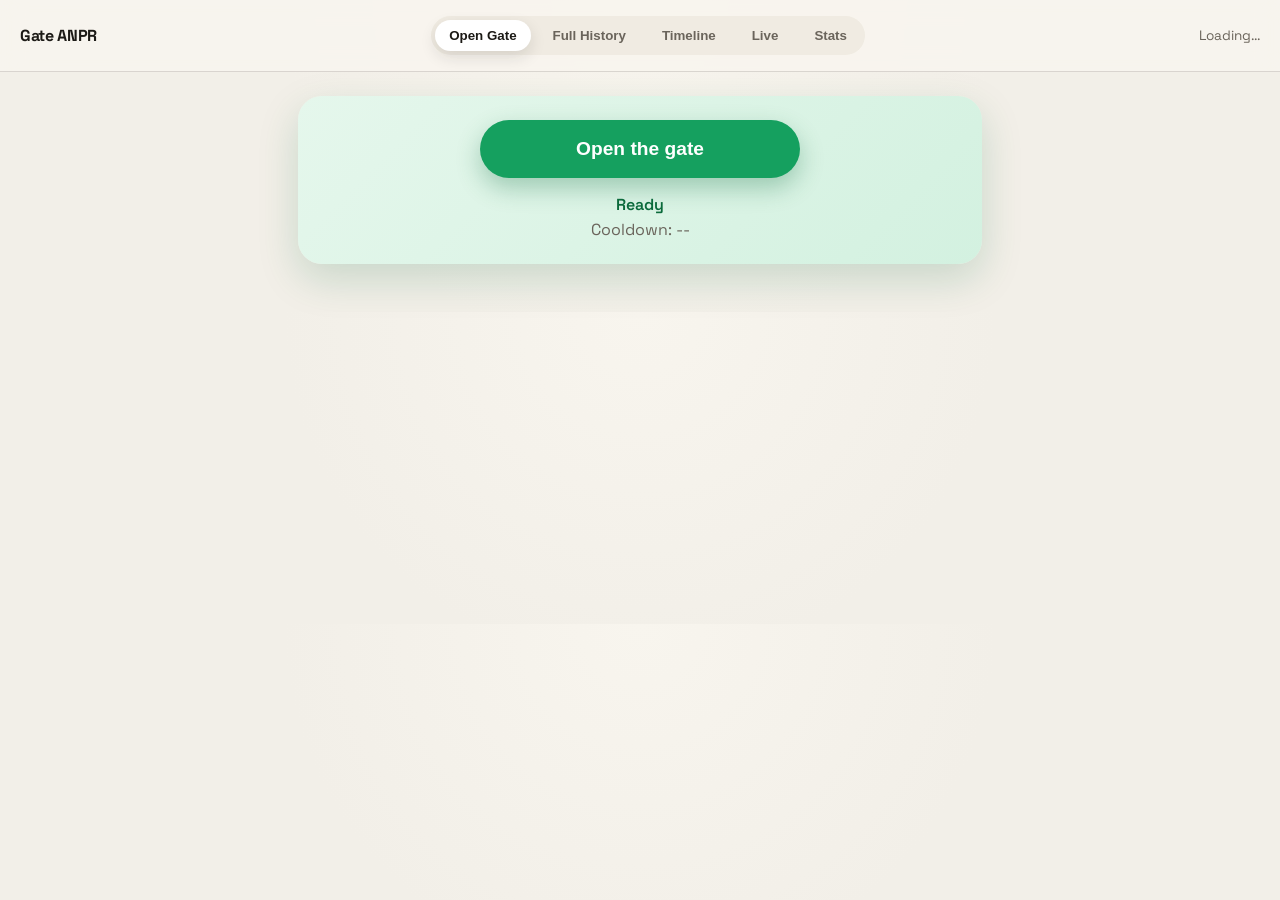
==== files/web/static/index.html @ 6469bca7 "Sanitize hw-processing-rtsp branch snapshot" ====
<!doctype html>
<html lang="en">
  <head>
    <meta charset="utf-8" />
    <meta name="viewport" content="width=device-width,initial-scale=1" />
    <title>Gate ANPR</title>
    <link rel="stylesheet" href="styles.css" />
  </head>
  <body class="main-page">
    <header class="topbar">
      <div class="brand">Gate ANPR</div>
      <nav class="tabs" role="tablist">
        <button class="tab active" data-tab="gate" role="tab" aria-selected="true">
          Open Gate
        </button>
        <button class="tab" data-tab="plates" role="tab" aria-selected="false">
          Full History
        </button>
        <button class="tab" data-tab="timeline" role="tab" aria-selected="false">
          Timeline
        </button>
        <button class="tab" data-tab="stream" role="tab" aria-selected="false">
          Live
        </button>
        <button class="tab" data-tab="stats" role="tab" aria-selected="false">
          Stats
        </button>
      </nav>
      <div class="status" id="status">Idle</div>
    </header>

    <main class="page">
      <section id="tab-gate" class="tab-panel active" role="tabpanel">
        <div class="hero-card">
          <button id="open-gate" class="gate-button">Open the gate</button>
          <div class="gate-meta">
            <div id="gate-status" class="gate-status">Ready</div>
            <div id="cooldown-status" class="gate-last">Cooldown: --</div>
          </div>
        </div>
      </section>

      <section id="tab-plates" class="tab-panel" role="tabpanel" aria-hidden="true">
        <div class="card">
          <div class="card-head">
            <h2>Latest capture</h2>
            <button id="latest-jump" class="btn btn-ghost">View in history</button>
          </div>
          <div id="latest-image" class="latest-image"></div>
          <div id="latest-event" class="latest-event"></div>
        </div>

        <div class="card">
          <div class="card-head">
            <h2>Full History</h2>
            <div class="filters">
              <button class="chip active" data-kind="recognised">Recognised</button>
              <button class="chip" data-kind="unmatched">Unmatched</button>
            </div>
          </div>
          <p class="legend">
            Recognised = allowlist match. Unmatched = capture with no allowlist hit.
            Events are grouped into 60s
            windows so a single vehicle shows together.
          </p>
          <div id="events-list" class="feed"></div>
          <div id="events-more" class="feed-status">Scroll for more</div>
        </div>
      </section>

      <section id="tab-stream" class="tab-panel" role="tabpanel" aria-hidden="true">
        <div class="card stream-card">
          <div class="card-head">
            <div>
              <h2>Live stream</h2>
              <div class="stream-status" id="stream-status">Waiting for source…</div>
              <div class="stream-health" id="stream-health">Health: --</div>
              <div class="stream-banner" id="stream-banner" hidden>Stream stale</div>
              <div class="stream-system" id="stream-system">System: --</div>
            </div>
            <div class="card-actions">
              <button id="stream-fullscreen" class="btn btn-secondary" type="button">
                Full screen
              </button>
            </div>
          </div>
          <div class="stream-frame" id="stream-frame">
            <div class="stream-fps" id="stream-fps">FPS: --</div>
            <div class="stream-lag" id="stream-lag">Lag: --</div>
          </div>
        </div>
      </section>

      <section id="tab-timeline" class="tab-panel" role="tabpanel" aria-hidden="true">
        <div class="card">
          <div class="card-head">
            <h2>Timeline</h2>
            <div class="filters">
              <button class="chip active" data-window="7d">Last 7 days</button>
              <button class="chip" data-window="30d">30 days</button>
              <button class="chip" data-window="all">Forever</button>
            </div>
          </div>
          <p class="legend">
            Recognised plates only, newest first. Compact view for quick scans.
          </p>
          <div id="timeline-list" class="timeline-list"></div>
          <div id="timeline-more" class="feed-status">Scroll for more</div>
        </div>
      </section>

      <section id="tab-stats" class="tab-panel" role="tabpanel" aria-hidden="true">
        <section class="card">
          <div class="card-head">
            <h2>Summary</h2>
            <div class="filters">
              <button class="chip active" data-window="24h">24h</button>
              <button class="chip" data-window="7d">7 days</button>
              <button class="chip" data-window="30d">30 days</button>
              <button class="chip" data-window="all">Forever</button>
            </div>
          </div>
          <div class="stat-grid">
            <div class="stat">
              <div class="stat-label">Total Events</div>
              <div id="stat-total" class="stat-value">--</div>
            </div>
            <div class="stat">
              <div class="stat-label">Recognised</div>
              <div id="stat-recognised" class="stat-value">--</div>
            </div>
            <div class="stat">
              <div class="stat-label">Unmatched</div>
              <div id="stat-unmatched" class="stat-value">--</div>
            </div>
            <div class="stat">
              <div class="stat-label">Allowlist Hit Rate</div>
              <div id="stat-hit-rate" class="stat-value">--</div>
            </div>
            <div class="stat">
              <div class="stat-label">Avg Processing</div>
              <div id="stat-processing" class="stat-value">--</div>
            </div>
          </div>
        </section>

        <section class="card">
          <div class="card-head">
            <h2>Insights</h2>
            <div id="insight-label" class="chart-label">Loading…</div>
          </div>
          <div class="insight-grid">
            <button class="insight" id="insight-top-plate-card" type="button">
              <div class="insight-title">Most popular reg</div>
              <div id="insight-top-plate" class="insight-value">--</div>
              <div id="insight-top-plate-meta" class="insight-sub">--</div>
            </button>
            <button class="insight" id="insight-top-unmatched-card" type="button">
              <div class="insight-title">Most common miss</div>
              <div id="insight-top-unmatched" class="insight-value">--</div>
              <div id="insight-top-unmatched-meta" class="insight-sub">--</div>
            </button>
            <button class="insight" id="insight-busiest-card" type="button">
              <div class="insight-title">Peak activity</div>
              <div id="insight-busiest" class="insight-value">--</div>
              <div id="insight-busiest-meta" class="insight-sub">--</div>
            </button>
            <div class="insight">
              <div class="insight-title">No-plate captures</div>
              <div id="insight-no-plate" class="insight-value">--</div>
              <div id="insight-no-plate-meta" class="insight-sub">--</div>
            </div>
          </div>
        </section>

        <section class="card">
          <div class="card-head">
            <h2>Activity</h2>
            <div id="chart-label" class="chart-label">Loading…</div>
          </div>
          <canvas id="stats-chart" height="220"></canvas>
        </section>
      </section>
    </main>

    <script src="app.js"></script>
  </body>
</html>
---- files/web/static/styles.css ----
@import url("https://fonts.googleapis.com/css2?family=Space+Grotesk:wght@400;500;600;700&display=swap");

:root {
  --bg: #f2efe8;
  --ink: #1c1a16;
  --muted: #6a645b;
  --accent: #15a05f;
  --accent-strong: #0b6a3b;
  --panel: #ffffff;
  --shadow: rgba(26, 22, 18, 0.12);
  --border: rgba(31, 27, 22, 0.14);
  --highlight: #d8f6e7;
}

* {
  box-sizing: border-box;
}

body {
  margin: 0;
  font-family: "Space Grotesk", sans-serif;
  background: radial-gradient(circle at top, #f8f5ee 0%, var(--bg) 50%);
  color: var(--ink);
}

.topbar {
  position: sticky;
  top: 0;
  z-index: 10;
  background: rgba(248, 245, 238, 0.92);
  backdrop-filter: blur(12px);
  border-bottom: 1px solid var(--border);
  padding: 16px 20px;
  display: flex;
  align-items: center;
  gap: 16px;
  justify-content: space-between;
}

.brand {
  font-weight: 700;
  letter-spacing: -0.02em;
}

.tabs {
  display: flex;
  gap: 8px;
  background: #f0ebe2;
  padding: 4px;
  border-radius: 999px;
}

.tab {
  border: none;
  background: transparent;
  padding: 8px 14px;
  border-radius: 999px;
  font-weight: 600;
  color: var(--muted);
  cursor: pointer;
  text-decoration: none;
  display: inline-flex;
  align-items: center;
}

.tab.active {
  background: var(--panel);
  color: var(--ink);
  box-shadow: 0 6px 16px var(--shadow);
}

.status {
  font-size: 0.85rem;
  color: var(--muted);
}

.page,
.admin {
  max-width: 720px;
  margin: 0 auto;
  padding: 24px 18px 48px;
  display: grid;
  gap: 20px;
}

.tab-panel {
  display: none;
  gap: 20px;
}

.tab-panel.active {
  display: grid;
}

.hero-card {
  background: linear-gradient(135deg, #e5f7ec 0%, #d3f1e0 100%);
  border-radius: 24px;
  padding: 24px;
  box-shadow: 0 15px 40px rgba(11, 106, 59, 0.18);
  display: grid;
  gap: 16px;
  justify-items: center;
  text-align: center;
}

.gate-button {
  width: min(100%, 320px);
  padding: 18px 24px;
  border-radius: 999px;
  border: none;
  background: var(--accent);
  color: #fff;
  font-size: 1.2rem;
  font-weight: 700;
  cursor: pointer;
  box-shadow: 0 10px 24px rgba(11, 106, 59, 0.3);
  transition: transform 0.2s ease, background 0.2s ease;
}

.gate-button:hover {
  transform: translateY(-1px);
  background: var(--accent-strong);
}

.gate-button:disabled {
  opacity: 0.7;
  cursor: wait;
  transform: none;
}

.gate-meta {
  display: grid;
  gap: 4px;
  color: var(--muted);
}

.gate-status {
  font-weight: 600;
  color: var(--accent-strong);
}

.card {
  background: var(--panel);
  border-radius: 20px;
  box-shadow: 0 12px 28px var(--shadow);
  padding: 18px;
  display: grid;
  gap: 16px;
}

.card-head {
  display: flex;
  justify-content: space-between;
  align-items: center;
  gap: 12px;
}

.card-head h1,
.card-head h2 {
  margin: 0;
  font-size: 1.2rem;
}

.card-actions {
  display: flex;
  gap: 8px;
  align-items: center;
}

.link {
  color: var(--accent-strong);
  text-decoration: none;
  font-weight: 600;
}

.filters {
  display: flex;
  gap: 8px;
  flex-wrap: wrap;
}

.chip {
  border: 1px solid var(--border);
  background: #fff;
  border-radius: 999px;
  padding: 6px 12px;
  font-weight: 600;
  cursor: pointer;
  color: var(--muted);
}

.chip.active {
  background: var(--accent);
  color: #fff;
  border-color: transparent;
}

.btn {
  background: var(--accent);
  color: #fff;
  border: none;
  padding: 10px 16px;
  border-radius: 999px;
  cursor: pointer;
  font-weight: 600;
  transition: transform 0.2s ease, background 0.2s ease;
}

.btn:hover {
  transform: translateY(-1px);
  background: var(--accent-strong);
}

.btn-secondary {
  background: #e7efe9;
  color: var(--accent-strong);
}

.btn-secondary:hover {
  background: #d7e6dd;
}

.btn-ghost {
  background: transparent;
  color: var(--muted);
}

.plates,
.feed,
.image-grid {
  display: flex;
  flex-direction: column;
  gap: 10px;
  overflow: auto;
}

.plate-row {
  display: grid;
  grid-template-columns: 1fr 1.3fr 1.5fr auto;
  gap: 8px;
  align-items: center;
}

.plate-input,
.owner-input,
select,
textarea {
  padding: 10px;
  border-radius: 10px;
  border: 1px solid var(--border);
  font-size: 0.95rem;
  font-family: inherit;
}

.plates-input {
  padding: 10px;
  border-radius: 10px;
  border: 1px solid var(--border);
  font-size: 0.95rem;
  font-family: inherit;
}

.legend {
  margin: 0 0 8px;
  font-size: 0.85rem;
  color: var(--muted);
}

.event-card {
  padding: 12px;
  border-radius: 16px;
  border: 1px solid var(--border);
  display: grid;
  gap: 10px;
  background: #fff;
  transition: transform 0.2s ease, box-shadow 0.2s ease;
}

.event-card.highlight {
  box-shadow: 0 0 0 2px rgba(21, 160, 95, 0.4);
  transform: translateY(-1px);
}

.event-meta {
  display: grid;
  gap: 4px;
}

.event-meta .meta {
  font-size: 0.8rem;
  color: var(--muted);
}

.event-meta .plate {
  font-weight: 600;
  font-size: 1.05rem;
}

.event-meta .owner {
  font-size: 0.9rem;
  color: var(--accent-strong);
}

.event-card.allowed {
  border-color: rgba(31, 111, 91, 0.4);
  background: rgba(31, 111, 91, 0.08);
}

.latest-image img {
  width: 100%;
  border-radius: 16px;
  border: 1px solid var(--border);
}

.latest-image {
  position: relative;
}

.badge {
  position: absolute;
  top: 12px;
  left: 12px;
  padding: 6px 10px;
  border-radius: 999px;
  background: rgba(21, 160, 95, 0.9);
  color: #fff;
  font-size: 0.75rem;
  font-weight: 600;
}

.latest-event {
  padding: 10px 12px;
  border-radius: 12px;
  background: var(--highlight);
  border: 1px solid rgba(21, 160, 95, 0.3);
}

.event-card img {
  width: 100%;
  height: auto;
  max-height: 360px;
  object-fit: contain;
  background: #111;
  border-radius: 12px;
  border: 1px solid var(--border);
}

.event-group {
  gap: 12px;
}

.event-summary {
  display: flex;
  flex-direction: column;
  gap: 8px;
}

.event-kinds {
  display: flex;
  gap: 8px;
  flex-wrap: wrap;
}

.kind-chip {
  padding: 4px 10px;
  border-radius: 999px;
  font-size: 0.75rem;
  font-weight: 600;
  background: #f1eee6;
  color: var(--muted);
}

.kind-chip.recognised {
  background: rgba(21, 160, 95, 0.15);
  color: var(--accent-strong);
}

.kind-chip.candidate {
  background: rgba(187, 120, 0, 0.16);
  color: #8a5a00;
}

.kind-chip.unmatched {
  background: rgba(186, 45, 45, 0.12);
  color: #8a2b2b;
}

.plate-lines {
  display: grid;
  gap: 8px;
}

.plate-line {
  display: grid;
  gap: 4px;
  padding: 10px 12px;
  border-radius: 12px;
  border: 1px solid var(--border);
  background: #faf7f1;
}

.plate-line .plate {
  font-weight: 600;
}

.plate-line.recognised {
  border-color: rgba(31, 111, 91, 0.35);
  background: rgba(31, 111, 91, 0.08);
}

.plate-line.candidate {
  border-color: rgba(187, 120, 0, 0.35);
  background: rgba(187, 120, 0, 0.08);
}

.plate-line.unmatched {
  border-color: rgba(186, 45, 45, 0.35);
  background: rgba(186, 45, 45, 0.06);
}

.group-header {
  display: grid;
  gap: 4px;
}

.group-header .plate {
  font-size: 1.1rem;
  font-weight: 700;
}

.group-header .meta {
  font-size: 0.85rem;
  color: var(--muted);
}

.alt-toggle {
  justify-self: start;
  background: transparent;
  border: 1px dashed var(--border);
  border-radius: 999px;
  padding: 6px 12px;
  font-size: 0.8rem;
  color: var(--muted);
  cursor: pointer;
}

.alt-plates {
  display: none;
  gap: 8px;
}

.alt-plates.open {
  display: grid;
}

.frame-strip {
  display: flex;
  gap: 8px;
  overflow-x: auto;
}

.frame-strip img {
  width: 96px;
  height: 54px;
  object-fit: cover;
  border-radius: 10px;
  border: 1px solid var(--border);
  cursor: pointer;
  opacity: 0.75;
}

.frame-strip img.active {
  opacity: 1;
  border-color: rgba(21, 160, 95, 0.6);
}

.frame-actions {
  display: flex;
  gap: 8px;
  align-items: center;
}

.frame-next {
  padding: 6px 12px;
  border-radius: 999px;
  border: 1px solid var(--border);
  background: #fff;
  color: var(--muted);
  cursor: pointer;
}

.plate-meta {
  font-size: 0.75rem;
  color: var(--muted);
}

.feed-status {
  text-align: center;
  font-size: 0.85rem;
  color: var(--muted);
}

.empty-state {
  padding: 18px;
  border-radius: 12px;
  border: 1px dashed var(--border);
  text-align: center;
  color: var(--muted);
  background: #faf7f1;
}

.stat-grid {
  display: grid;
  grid-template-columns: repeat(auto-fit, minmax(140px, 1fr));
  gap: 12px;
}

.stat {
  padding: 12px;
  border-radius: 12px;
  background: #f6f3ec;
  border: 1px solid var(--border);
}

.stat-label {
  font-size: 0.8rem;
  color: var(--muted);
}

.stat-value {
  font-size: 1.4rem;
  font-weight: 700;
}

.chart-label {
  font-size: 0.85rem;
  color: var(--muted);
}

.insight-grid {
  display: grid;
  grid-template-columns: repeat(auto-fit, minmax(160px, 1fr));
  gap: 12px;
}

.insight {
  border: none;
  text-align: left;
  cursor: default;
  padding: 14px;
  border-radius: 14px;
  background: #f9f6ef;
  border: 1px solid var(--border);
  display: grid;
  gap: 6px;
}

.insight-title {
  font-size: 0.8rem;
  color: var(--muted);
  text-transform: uppercase;
  letter-spacing: 0.04em;
}

.insight-value {
  font-size: 1.1rem;
  font-weight: 700;
}

.insight-sub {
  font-size: 0.8rem;
  color: var(--muted);
}

.insight:where(button) {
  cursor: pointer;
  transition: transform 0.2s ease, box-shadow 0.2s ease;
}

.insight:where(button):hover {
  transform: translateY(-1px);
  box-shadow: 0 10px 20px rgba(26, 22, 18, 0.12);
}

.insight:where(button):focus-visible {
  outline: 2px solid rgba(21, 160, 95, 0.35);
  outline-offset: 2px;
}

.stream-card {
  gap: 12px;
}

.stream-status {
  font-size: 0.9rem;
  color: var(--muted);
}

.stream-health {
  margin-top: 6px;
  display: inline-flex;
  align-items: center;
  gap: 6px;
  padding: 4px 10px;
  border-radius: 999px;
  font-size: 0.8rem;
  font-weight: 600;
  letter-spacing: 0.01em;
  background: rgba(10, 10, 10, 0.08);
  color: var(--muted);
}

.stream-health.ok {
  background: rgba(22, 145, 74, 0.12);
  color: #1a5a36;
}

.stream-health.warn {
  background: rgba(198, 124, 0, 0.12);
  color: #6e4a00;
}

.stream-health.bad {
  background: rgba(186, 40, 40, 0.12);
  color: #7a1e1e;
}

.stream-banner {
  margin-top: 8px;
  padding: 6px 12px;
  border-radius: 12px;
  font-size: 0.85rem;
  font-weight: 600;
  background: rgba(186, 40, 40, 0.12);
  color: #7a1e1e;
  display: inline-flex;
  align-items: center;
  gap: 6px;
}

.stream-banner[hidden] {
  display: none;
}

.stream-system {
  margin-top: 6px;
  font-size: 0.85rem;
  color: var(--muted);
}

.stream-frame {
  width: 100%;
  aspect-ratio: 16 / 9;
  border-radius: 16px;
  overflow: hidden;
  background: #1b1b1b;
  border: 1px solid var(--border);
  position: relative;
}

.stream-fps {
  position: absolute;
  top: 10px;
  right: 10px;
  padding: 4px 10px;
  border-radius: 999px;
  background: rgba(10, 10, 10, 0.7);
  color: #fff;
  font-size: 0.8rem;
  font-weight: 600;
  letter-spacing: 0.01em;
}

.stream-lag {
  position: absolute;
  bottom: 10px;
  right: 10px;
  padding: 4px 10px;
  border-radius: 999px;
  background: rgba(10, 10, 10, 0.7);
  color: #fff;
  font-size: 0.8rem;
  font-weight: 600;
  letter-spacing: 0.01em;
}

.stream-frame iframe,
.stream-frame img,
.stream-frame video {
  width: 100%;
  height: 100%;
  display: block;
  border: 0;
  object-fit: cover;
}

#stats-chart {
  display: block;
  width: 100%;
  height: auto;
}

.timeline-list {
  display: grid;
  gap: 8px;
}

.timeline-row {
  display: grid;
  grid-template-columns: 1.1fr 1fr auto;
  gap: 10px;
  align-items: center;
  padding: 10px 12px;
  border-radius: 12px;
  border: 1px solid var(--border);
  background: #fff;
}

.timeline-row .plate {
  font-weight: 600;
  letter-spacing: 0.04em;
}

.timeline-row .meta {
  font-size: 0.8rem;
  color: var(--muted);
}

.timeline-row .owner {
  font-size: 0.85rem;
  color: var(--accent-strong);
}

.timeline-row .confidence {
  font-size: 0.8rem;
  color: var(--muted);
}

@media (max-width: 720px) {
  .plate-row {
    grid-template-columns: 1fr;
  }
  .timeline-row {
    grid-template-columns: 1fr;
  }
  .topbar {
    display: grid;
    grid-template-columns: 1fr;
    justify-items: center;
    text-align: center;
  }
  .tabs {
    justify-content: center;
  }
  .topbar .link {
    display: inline-flex;
    align-items: center;
    justify-content: center;
    padding: 8px 14px;
    border-radius: 999px;
    background: #fff;
    border: 1px solid var(--border);
    box-shadow: 0 6px 16px var(--shadow);
  }
  .topbar .status {
    text-align: center;
  }
  .card-head {
    flex-direction: column;
    align-items: flex-start;
  }
}
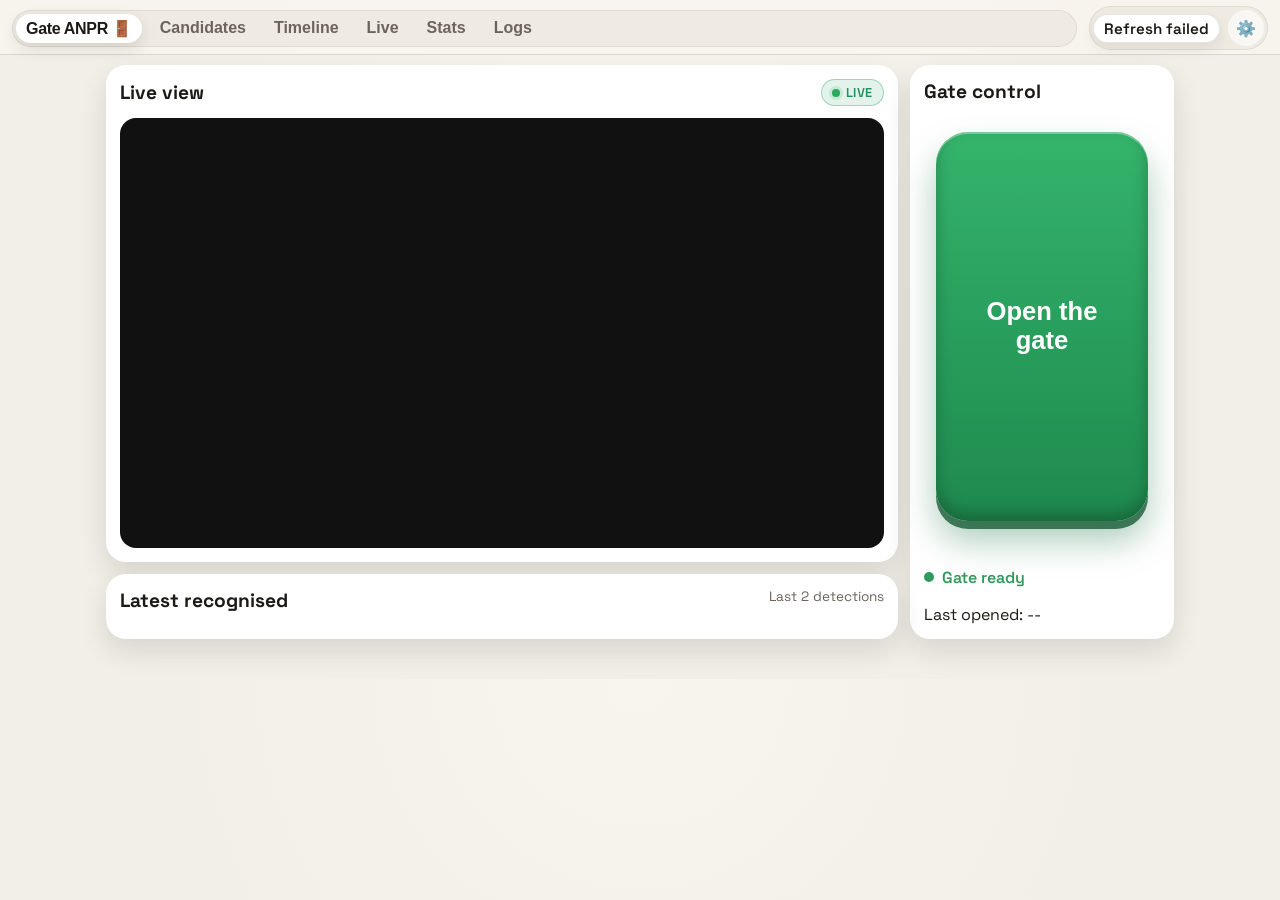
==== commit a7b8d5cf: "Initial public release" ====
--- a/files/web/static/index.html
+++ b/files/web/static/index.html
@@ -3,44 +3,85 @@
   <head>
     <meta charset="utf-8" />
     <meta name="viewport" content="width=device-width,initial-scale=1" />
+    <meta name="apple-mobile-web-app-capable" content="yes" />
+    <meta name="apple-mobile-web-app-status-bar-style" content="black-translucent" />
+    <meta name="apple-mobile-web-app-title" content="Gate ANPR" />
+    <meta name="gate-api-secret" content="__GATE_API_SHARED_SECRET__" />
+    <link rel="apple-touch-icon" href="/static/icons/icon-192.png" />
+    <link rel="manifest" href="/static/manifest.json" />
     <title>Gate ANPR</title>
     <link rel="stylesheet" href="styles.css" />
   </head>
   <body class="main-page">
     <header class="topbar">
-      <div class="brand">Gate ANPR</div>
-      <nav class="tabs" role="tablist">
-        <button class="tab active" data-tab="gate" role="tab" aria-selected="true">
-          Open Gate
+      <div class="topbar-left">
+        <button class="brand tab brand-tab" data-tab="home" aria-label="Gate ANPR home">
+          Gate ANPR 🚪
         </button>
-        <button class="tab" data-tab="plates" role="tab" aria-selected="false">
-          Full History
-        </button>
-        <button class="tab" data-tab="timeline" role="tab" aria-selected="false">
-          Timeline
-        </button>
-        <button class="tab" data-tab="stream" role="tab" aria-selected="false">
-          Live
-        </button>
-        <button class="tab" data-tab="stats" role="tab" aria-selected="false">
-          Stats
-        </button>
-      </nav>
-      <div class="status" id="status">Idle</div>
+        <nav class="tabs" role="tablist">
+          <button class="tab" data-tab="candidates" role="tab" aria-selected="false">
+            Candidates
+          </button>
+          <button class="tab" data-tab="timeline" role="tab" aria-selected="false">
+            Timeline
+          </button>
+          <button class="tab" data-tab="stream" role="tab" aria-selected="false">
+            Live
+          </button>
+          <button class="tab" data-tab="stats" role="tab" aria-selected="false">
+            Stats
+          </button>
+          <button class="tab" data-tab="logs" role="tab" aria-selected="false">
+            Logs
+          </button>
+        </nav>
+      </div>
+      <div class="topbar-right">
+        <div class="status status-chip" id="status">Idle</div>
+        <a class="admin-link" href="/admin" aria-label="Admin settings" title="Admin settings">
+          ⚙️
+        </a>
+      </div>
     </header>
 
     <main class="page">
-      <section id="tab-gate" class="tab-panel active" role="tabpanel">
-        <div class="hero-card">
-          <button id="open-gate" class="gate-button">Open the gate</button>
-          <div class="gate-meta">
-            <div id="gate-status" class="gate-status">Ready</div>
-            <div id="cooldown-status" class="gate-last">Cooldown: --</div>
-          </div>
-        </div>
-      </section>
-
-      <section id="tab-plates" class="tab-panel" role="tabpanel" aria-hidden="true">
+      <section id="tab-home" class="tab-panel active" role="tabpanel" aria-hidden="false">
+        <div class="tablet-grid">
+          <div class="card tablet-stream">
+            <div class="card-head">
+              <h2>Live view</h2>
+              <div class="stream-head-right">
+                <div class="live-badge" aria-live="polite">
+                  <span class="dot dot-live"></span>
+                  Live
+                </div>
+              </div>
+            </div>
+            <div class="tablet-stream-frame" id="tablet-stream-frame"></div>
+          </div>
+
+          <div class="card tablet-gate">
+            <div class="card-head">
+              <h2>Gate control</h2>
+            </div>
+            <button id="open-gate-tablet" class="gate-button">Open the gate</button>
+            <div id="tablet-gate-status" class="gate-status gate-status--ready">
+              Gate ready
+            </div>
+            <div id="tablet-cooldown" class="gate-last">Opening the gate: --</div>
+          </div>
+
+          <div class="card tablet-timeline">
+            <div class="card-head">
+              <h2>Latest recognised</h2>
+              <div class="legend">Last 2 detections</div>
+            </div>
+            <div id="tablet-timeline-list" class="tablet-timeline-list"></div>
+          </div>
+        </div>
+      </section>
+
+      <section id="tab-candidates" class="tab-panel" role="tabpanel" aria-hidden="true">
         <div class="card">
           <div class="card-head">
             <h2>Latest capture</h2>
@@ -96,16 +137,21 @@
           <div class="card-head">
             <h2>Timeline</h2>
             <div class="filters">
-              <button class="chip active" data-window="7d">Last 7 days</button>
-              <button class="chip" data-window="30d">30 days</button>
+              <button class="chip" data-window="7d">Last 7 days</button>
+              <button class="chip active" data-window="30d">30 days</button>
               <button class="chip" data-window="all">Forever</button>
             </div>
           </div>
           <p class="legend">
-            Recognised plates only, newest first. Compact view for quick scans.
+            Combined audit log of actual gate opens from ANPR and manual actions.
           </p>
           <div id="timeline-list" class="timeline-list"></div>
           <div id="timeline-more" class="feed-status">Scroll for more</div>
+          <div class="timeline-pagination">
+            <button id="timeline-prev" class="btn btn-secondary" type="button">Previous</button>
+            <div id="timeline-page-info" class="legend">Page 1</div>
+            <button id="timeline-next" class="btn btn-secondary" type="button">Next</button>
+          </div>
         </div>
       </section>
 
@@ -140,6 +186,19 @@
             <div class="stat">
               <div class="stat-label">Avg Processing</div>
               <div id="stat-processing" class="stat-value">--</div>
+            </div>
+            <div class="stat">
+              <div class="stat-label">Gate Opens</div>
+              <div id="stat-gate-opens" class="stat-value">--</div>
+            </div>
+            <div class="stat">
+              <div class="stat-label">Manual Opens</div>
+              <div id="stat-manual-opens" class="stat-value">--</div>
+            </div>
+            <div class="stat stat-donut">
+              <div class="stat-label">Recognised vs Unmatched</div>
+              <div id="stats-donut" class="donut"></div>
+              <div id="stats-donut-legend" class="donut-legend">--</div>
             </div>
           </div>
         </section>
@@ -170,6 +229,62 @@
               <div id="insight-no-plate" class="insight-value">--</div>
               <div id="insight-no-plate-meta" class="insight-sub">--</div>
             </div>
+            <div class="insight">
+              <div class="insight-title">Top manual IP</div>
+              <div id="insight-top-manual-ip" class="insight-value">--</div>
+              <div id="insight-top-manual-ip-meta" class="insight-sub">--</div>
+            </div>
+            <div class="insight">
+              <div class="insight-title">Last gate open</div>
+              <div id="insight-last-open" class="insight-value">--</div>
+              <div id="insight-last-open-meta" class="insight-sub">--</div>
+            </div>
+          </div>
+        </section>
+
+        <section class="card">
+          <div class="card-head">
+            <h2>System health</h2>
+            <div class="chart-label">Live Pi and maintenance status.</div>
+          </div>
+          <div class="insight-grid">
+            <div class="insight">
+              <div class="insight-title">Disk free</div>
+              <div id="health-disk-free" class="insight-value">--</div>
+              <div id="health-disk-meta" class="insight-sub">--</div>
+            </div>
+            <div class="insight">
+              <div class="insight-title">CPU temp</div>
+              <div id="health-temp" class="insight-value">--</div>
+              <div id="health-temp-meta" class="insight-sub">--</div>
+            </div>
+            <div class="insight">
+              <div class="insight-title">Maintenance</div>
+              <div id="health-maintenance" class="insight-value">--</div>
+              <div id="health-maintenance-meta" class="insight-sub">--</div>
+            </div>
+            <div class="insight">
+              <div class="insight-title">Failed units</div>
+              <div id="health-failures" class="insight-value">--</div>
+              <div id="health-failures-meta" class="insight-sub">--</div>
+            </div>
+          </div>
+        </section>
+
+        <section class="card">
+          <div class="card-head">
+            <h2>Plate word cloud</h2>
+            <div class="chart-label">Most seen plates in this window.</div>
+          </div>
+          <div class="cloud-grid">
+            <div>
+              <h3>Recognised</h3>
+              <div id="cloud-recognised" class="word-cloud"></div>
+            </div>
+            <div>
+              <h3>Unmatched</h3>
+              <div id="cloud-unmatched" class="word-cloud"></div>
+            </div>
           </div>
         </section>
 
@@ -181,7 +296,68 @@
           <canvas id="stats-chart" height="220"></canvas>
         </section>
       </section>
+
+      <section id="tab-logs" class="tab-panel" role="tabpanel" aria-hidden="true">
+        <div class="card logs-card">
+          <div class="card-head">
+            <h2>Service logs</h2>
+            <div class="log-controls">
+              <label class="log-control">
+                <span>Service</span>
+                <select id="logs-service">
+                  <option value="gate_anpr">Gate ANPR worker</option>
+                  <option value="alprd">ALPR daemon</option>
+                  <option value="web">Web UI service</option>
+                  <option value="stream_jpeg">Web UI stream (JPEG)</option>
+                  <option value="stream_watchdog">Stream watchdog (service)</option>
+                  <option value="stream_watchdog_timer">Stream watchdog (timer)</option>
+                  <option value="beanstalkd">Beanstalkd queue</option>
+                  <option value="system">System warnings</option>
+                  <option value="app_log">App log file</option>
+                </select>
+              </label>
+              <label class="log-control">
+                <span>Range</span>
+                <select id="logs-range">
+                  <option value="15m">Last 15 mins</option>
+                  <option value="1h" selected>Last hour</option>
+                  <option value="6h">Last 6 hours</option>
+                  <option value="24h">Last day</option>
+                  <option value="7d">Last 7 days</option>
+                  <option value="30d">Last 30 days</option>
+                </select>
+              </label>
+              <label class="log-control">
+                <span>Filter</span>
+                <input id="logs-filter" type="text" placeholder="error, rtsp, timeout" />
+              </label>
+              <label class="log-toggle">
+                <input id="logs-warn-only" type="checkbox" />
+                <span>Warnings only</span>
+              </label>
+              <label class="log-toggle">
+                <input id="logs-hide-access" type="checkbox" checked />
+                <span>Hide access logs</span>
+              </label>
+              <label class="log-toggle">
+                <input id="logs-hide-deprecations" type="checkbox" checked />
+                <span>Hide deprecations</span>
+              </label>
+              <label class="log-toggle">
+                <input id="logs-wrap" type="checkbox" checked />
+                <span>Wrap lines</span>
+              </label>
+              <button id="logs-refresh" class="btn btn-secondary" type="button">
+                Refresh
+              </button>
+            </div>
+          </div>
+          <div class="log-status" id="logs-status">Waiting for selection…</div>
+          <div id="logs-output" class="log-output wrap"></div>
+        </div>
+      </section>
     </main>
+
 
     <script src="app.js"></script>
   </body>
--- a/files/web/static/styles.css
+++ b/files/web/static/styles.css
@@ -1,4 +1,13 @@
-@import url("https://fonts.googleapis.com/css2?family=Space+Grotesk:wght@400;500;600;700&display=swap");
+@font-face {
+  font-family: "Space Grotesk";
+  font-style: normal;
+  font-weight: 400 700;
+  font-display: swap;
+  src: url("fonts/space-grotesk.woff2") format("woff2");
+  unicode-range: U+0000-00FF, U+0131, U+0152-0153, U+02BB-02BC, U+02C6, U+02DA,
+    U+02DC, U+0304, U+0308, U+0329, U+2000-206F, U+20AC, U+2122, U+2191,
+    U+2193, U+2212, U+2215, U+FEFF, U+FFFD;
+}
 
 :root {
   --bg: #f2efe8;
@@ -23,6 +32,50 @@
   color: var(--ink);
 }
 
+body.theme-dark {
+  --bg: #151311;
+  --ink: #efe8dc;
+  --muted: #b9b0a2;
+  --panel: #1f1d19;
+  --shadow: rgba(0, 0, 0, 0.45);
+  --border: rgba(255, 255, 255, 0.08);
+  --highlight: rgba(21, 160, 95, 0.2);
+  background: radial-gradient(circle at top, #1e1b18 0%, var(--bg) 55%);
+}
+
+body.theme-dark .topbar,
+body.theme-dark .topbar-left,
+body.theme-dark .topbar-right {
+  background: rgba(28, 26, 22, 0.9);
+  border-color: var(--border);
+  box-shadow: inset 0 0 0 1px rgba(255, 255, 255, 0.05);
+}
+
+body.theme-dark .tabs {
+  background: transparent;
+}
+
+body.theme-dark .tab {
+  background: rgba(255, 255, 255, 0.04);
+  color: var(--muted);
+}
+
+body.theme-dark .tab.active {
+  background: var(--panel);
+  color: var(--ink);
+}
+
+body.theme-dark .admin-link {
+  background: rgba(255, 255, 255, 0.06);
+  color: var(--muted);
+}
+
+body.theme-dark .admin-link.active,
+body.theme-dark .admin-link:hover {
+  background: var(--panel);
+  color: var(--ink);
+}
+
 .topbar {
   position: sticky;
   top: 0;
@@ -30,32 +83,168 @@
   background: rgba(248, 245, 238, 0.92);
   backdrop-filter: blur(12px);
   border-bottom: 1px solid var(--border);
-  padding: 16px 20px;
+  padding: 6px 12px 4px;
   display: flex;
   align-items: center;
-  gap: 16px;
+  gap: 12px;
   justify-content: space-between;
+  flex-wrap: wrap;
+}
+
+body.fullscreen-page .topbar {
+  display: none;
+}
+
+body.fullscreen-page .page {
+  padding: 4px 8px 10px;
+  gap: 8px;
+}
+
+body.fullscreen-page .card {
+  padding: 8px;
+  gap: 8px;
+}
+
+body.fullscreen-page .card-head h2 {
+  font-size: 0.95rem;
+}
+
+body.fullscreen-page .legend {
+  font-size: 0.78rem;
+}
+
+body.fullscreen-page .tablet-grid {
+  gap: 6px;
+  grid-template-columns: 1.6fr 0.6fr;
+  grid-template-rows: auto auto;
+  align-items: stretch;
+}
+
+body.fullscreen-page .tablet-stream {
+  width: 100%;
+  grid-column: 1 / 2;
+}
+
+body.fullscreen-page .tablet-timeline {
+  width: 100%;
+  grid-column: 1 / 2;
+}
+
+body.fullscreen-page .tablet-gate {
+  grid-column: 2 / 3;
+  grid-row: 1 / 3;
+  align-content: stretch;
+  min-height: 0;
+  display: flex;
+  flex-direction: column;
+  gap: 10px;
+}
+
+body.fullscreen-page .tablet-stream-frame {
+  border-radius: 12px;
+}
+
+body.fullscreen-page .tablet-timeline-list {
+  gap: 6px;
+}
+
+body.fullscreen-page .tablet-timeline-row {
+  grid-template-columns: 52px 1fr auto;
+  gap: 6px;
+}
+
+body.fullscreen-page .tablet-thumb img,
+body.fullscreen-page .tablet-thumb-placeholder {
+  width: 52px;
+  height: 39px;
+  border-radius: 8px;
+}
+
+body.fullscreen-page .tablet-time {
+  font-size: 0.78rem;
+  gap: 2px;
+}
+
+body.fullscreen-page .tablet-timeline-row.clickable {
+  cursor: default;
+}
+
+body.fullscreen-page .tablet-timeline-row.clickable:hover {
+  filter: none;
+}
+
+body.fullscreen-page .tablet-gate .gate-button {
+  width: 84%;
+  font-size: 1.2rem;
+  max-height: 320px;
+  margin-top: 6px;
+  margin-bottom: 6px;
+}
+
+body.fullscreen-page .tablet-gate .gate-status {
+  margin-top: 8px;
+}
+
+body.fullscreen-page .tablet-gate .gate-last {
+  font-size: 0.8rem;
+}
+
+body.fullscreen-page .live-badge {
+  font-size: 0.7rem;
+  padding: 2px 8px;
+}
+
+.topbar-left,
+.topbar-right {
+  display: flex;
+  align-items: center;
+  gap: 8px;
+  background: #f0ebe2;
+  padding: 4px;
+  border-radius: 999px;
+  box-shadow: inset 0 0 0 1px rgba(31, 27, 22, 0.08);
+}
+
+.topbar-left {
+  flex: 1 1 auto;
+  min-width: 0;
+  flex-wrap: wrap;
+  background: #f0ebe2;
+  padding: 4px;
+  border-radius: 999px;
+  box-shadow: inset 0 0 0 1px rgba(31, 27, 22, 0.08);
 }
 
 .brand {
+  background: transparent;
+  border: none;
+  padding: 4px 8px;
   font-weight: 700;
+  font-size: 1.05rem;
   letter-spacing: -0.02em;
+  color: var(--ink);
+  cursor: pointer;
+  text-decoration: none;
+}
+
+.brand:visited {
+  color: var(--ink);
 }
 
 .tabs {
   display: flex;
   gap: 8px;
-  background: #f0ebe2;
-  padding: 4px;
-  border-radius: 999px;
+  padding: 0;
+  flex-wrap: wrap;
 }
 
 .tab {
   border: none;
   background: transparent;
-  padding: 8px 14px;
-  border-radius: 999px;
-  font-weight: 600;
+  padding: 5px 10px;
+  border-radius: 999px;
+  font-weight: 600;
+  font-size: 1rem;
   color: var(--muted);
   cursor: pointer;
   text-decoration: none;
@@ -70,17 +259,86 @@
 }
 
 .status {
-  font-size: 0.85rem;
-  color: var(--muted);
+  font-size: 0.95rem;
+  color: var(--muted);
+}
+
+.status-chip {
+  background: var(--panel);
+  padding: 4px 10px;
+  border-radius: 999px;
+  border: 1px solid rgba(31, 27, 22, 0.1);
+  box-shadow: 0 6px 14px rgba(26, 22, 18, 0.08);
+  font-weight: 600;
+  font-size: 0.95rem;
+  color: var(--ink);
+}
+
+.admin-link {
+  width: 36px;
+  height: 36px;
+  display: inline-flex;
+  align-items: center;
+  justify-content: center;
+  border-radius: 50%;
+  text-decoration: none;
+  color: var(--muted);
+  border: 1px solid transparent;
+  background: rgba(255, 255, 255, 0.6);
+  transition: all 0.2s ease;
+}
+
+.admin-link:hover {
+  color: var(--ink);
+  border-color: rgba(31, 27, 22, 0.2);
+  background: var(--panel);
+}
+
+.admin-link.active {
+  color: var(--ink);
+  background: var(--panel);
+  box-shadow: 0 8px 16px var(--shadow);
+  border-color: rgba(31, 27, 22, 0.2);
 }
 
 .page,
 .admin {
   max-width: 720px;
   margin: 0 auto;
-  padding: 24px 18px 48px;
-  display: grid;
-  gap: 20px;
+  padding: 10px 16px 40px;
+  display: grid;
+  gap: 12px;
+}
+
+.admin-settings {
+  display: grid;
+  gap: 12px;
+}
+
+.admin-setting {
+  display: grid;
+  gap: 6px;
+  font-size: 13px;
+  color: var(--muted);
+}
+
+.admin-setting select {
+  border: 1px solid var(--border);
+  border-radius: 12px;
+  padding: 10px 12px;
+  background: var(--panel);
+  color: var(--ink);
+}
+
+.setting-status {
+  font-size: 12px;
+  color: var(--muted);
+}
+
+@media (min-width: 900px) {
+  .page {
+    max-width: 1100px;
+  }
 }
 
 .tab-panel {
@@ -90,6 +348,131 @@
 
 .tab-panel.active {
   display: grid;
+}
+
+.logs-card .card-head {
+  align-items: flex-start;
+}
+
+.log-controls {
+  display: flex;
+  flex-wrap: wrap;
+  gap: 12px;
+  align-items: flex-end;
+}
+
+.log-control {
+  display: flex;
+  flex-direction: column;
+  gap: 4px;
+  font-size: 12px;
+  color: var(--muted);
+}
+
+.log-control select,
+.log-control input {
+  border: 1px solid var(--border);
+  border-radius: 12px;
+  padding: 8px 12px;
+  background: var(--panel);
+  color: var(--ink);
+  font-size: 13px;
+}
+
+.log-toggle {
+  display: inline-flex;
+  align-items: center;
+  gap: 6px;
+  font-size: 12px;
+  color: #6d675b;
+  padding: 0 4px;
+}
+
+.log-toggle input {
+  accent-color: #5b9d6a;
+}
+
+.log-status {
+  margin-top: 8px;
+  font-size: 12px;
+  color: var(--muted);
+}
+
+.log-output {
+  margin-top: 12px;
+  padding: 12px;
+  background: rgba(248, 245, 238, 0.8);
+  border-radius: 12px;
+  border: 1px solid var(--border);
+  max-height: 420px;
+  overflow: auto;
+  font-family: "ui-monospace", SFMono-Regular, Menlo, Monaco, Consolas, "Liberation Mono",
+    "Courier New", monospace;
+  font-size: 12px;
+  line-height: 1.4;
+  display: grid;
+  gap: 4px;
+}
+
+.log-output.wrap .log-line {
+  white-space: pre-wrap;
+}
+
+.log-output.no-wrap .log-line {
+  white-space: pre;
+}
+
+.log-line {
+  display: grid;
+  grid-template-columns: auto 1fr;
+  gap: 10px;
+  align-items: start;
+  padding: 2px 6px;
+  border-radius: 8px;
+}
+
+.log-line:nth-child(even) {
+  background: rgba(255, 255, 255, 0.5);
+}
+
+.log-line--continuation {
+  grid-template-columns: 1fr;
+  padding-left: 44px;
+  background: transparent;
+}
+
+.log-ts {
+  color: var(--muted);
+  font-variant-numeric: tabular-nums;
+  background: rgba(0, 0, 0, 0.06);
+  padding: 2px 6px;
+  border-radius: 6px;
+  white-space: nowrap;
+}
+
+.log-msg {
+  color: var(--ink);
+  white-space: inherit;
+}
+
+.log-date {
+  font-size: 11px;
+  color: var(--muted);
+  text-transform: uppercase;
+  letter-spacing: 0.06em;
+  padding: 6px 6px 2px;
+}
+
+body.theme-dark .log-output {
+  background: rgba(25, 23, 20, 0.9);
+}
+
+body.theme-dark .log-line:nth-child(even) {
+  background: rgba(255, 255, 255, 0.04);
+}
+
+body.theme-dark .log-ts {
+  background: rgba(255, 255, 255, 0.08);
 }
 
 .hero-card {
@@ -122,6 +505,15 @@
   background: var(--accent-strong);
 }
 
+.gate-button--opening {
+  background: #d28a1e;
+  box-shadow: 0 10px 24px rgba(210, 138, 30, 0.35);
+}
+
+.gate-button--opening:hover {
+  background: #c27816;
+}
+
 .gate-button:disabled {
   opacity: 0.7;
   cursor: wait;
@@ -143,9 +535,317 @@
   background: var(--panel);
   border-radius: 20px;
   box-shadow: 0 12px 28px var(--shadow);
-  padding: 18px;
-  display: grid;
-  gap: 16px;
+  padding: 14px;
+  display: grid;
+  gap: 12px;
+}
+
+.tablet-grid {
+  display: grid;
+  gap: 12px;
+}
+
+.tablet-stream {
+  width: 70%;
+  justify-self: center;
+}
+
+.tablet-timeline {
+  width: 82%;
+  justify-self: center;
+}
+
+.tablet-stream-frame {
+  background: #111;
+  border-radius: 16px;
+  overflow: hidden;
+  aspect-ratio: 16 / 9;
+  display: grid;
+  place-items: center;
+  width: 100%;
+  position: relative;
+}
+
+.tablet-stream-frame img {
+  width: 100%;
+  height: 100%;
+  object-fit: cover;
+}
+
+.stream-head-right {
+  display: inline-flex;
+  align-items: center;
+  gap: 10px;
+}
+
+.live-badge {
+  display: inline-flex;
+  align-items: center;
+  gap: 6px;
+  padding: 4px 10px;
+  border-radius: 999px;
+  border: 1px solid rgba(31, 154, 91, 0.35);
+  background: rgba(31, 154, 91, 0.12);
+  font-weight: 600;
+  color: #1f8e57;
+  font-size: 0.8rem;
+  text-transform: uppercase;
+  letter-spacing: 0.04em;
+}
+
+.dot {
+  width: 8px;
+  height: 8px;
+  border-radius: 999px;
+  display: inline-block;
+}
+
+.dot-live {
+  background: #27a95e;
+  box-shadow: 0 0 0 3px rgba(39, 169, 94, 0.15);
+}
+
+@supports not (aspect-ratio: 1 / 1) {
+  .tablet-stream-frame {
+    position: relative;
+    height: 0;
+    padding-top: 56.25%;
+  }
+
+  .tablet-stream-frame img {
+    position: absolute;
+    top: 0;
+    left: 0;
+  }
+}
+
+.tablet-gate .gate-button {
+  width: 90%;
+  font-size: 1.6rem;
+  border-radius: 32px;
+  background: linear-gradient(180deg, #34b46b 0%, #1e8a4e 100%);
+  box-shadow:
+    0 20px 35px rgba(18, 108, 59, 0.35),
+    0 8px 0 rgba(13, 78, 42, 0.75),
+    inset 0 2px 0 rgba(255, 255, 255, 0.35),
+    inset 0 -8px 16px rgba(0, 0, 0, 0.25);
+  align-self: center;
+  justify-self: center;
+  flex: 1 1 auto;
+  min-height: 0;
+  max-height: 420px;
+  margin-top: 12px;
+  margin-bottom: 12px;
+}
+
+.tablet-gate .gate-status {
+  margin-top: 18px;
+}
+
+.tablet-gate .gate-last {
+  margin-top: auto;
+}
+
+.tablet-gate .gate-button:active {
+  transform: translateY(4px);
+  box-shadow:
+    0 12px 24px rgba(18, 108, 59, 0.28),
+    0 4px 0 rgba(13, 78, 42, 0.75),
+    inset 0 2px 0 rgba(255, 255, 255, 0.35),
+    inset 0 -6px 12px rgba(0, 0, 0, 0.22);
+}
+
+.gate-status {
+  display: inline-flex;
+  align-items: center;
+  gap: 8px;
+  font-weight: 600;
+  color: var(--muted);
+}
+
+.gate-status::before {
+  content: "";
+  width: 10px;
+  height: 10px;
+  border-radius: 999px;
+  background: #8a8a8a;
+  display: inline-block;
+}
+
+.gate-status--ready {
+  color: #2f9a5b;
+}
+
+.gate-status--ready::before {
+  background: #2f9a5b;
+}
+
+.gate-status--opening {
+  color: #c78a1e;
+}
+
+.gate-status--opening::before {
+  background: #c78a1e;
+}
+
+.gate-status--error {
+  color: #b04a4a;
+}
+
+.gate-status--error::before {
+  background: #b04a4a;
+}
+
+
+.tablet-timeline-list {
+  display: grid;
+  gap: 12px;
+}
+
+.tablet-timeline-row {
+  display: grid;
+  grid-template-columns: 72px 1fr auto;
+  gap: 12px;
+  align-items: center;
+}
+
+.tablet-timeline-row.clickable {
+  cursor: pointer;
+}
+
+.tablet-timeline-row.clickable:hover {
+  filter: brightness(0.98);
+}
+
+.tablet-info .plate {
+  font-weight: 700;
+}
+
+.tablet-time {
+  display: grid;
+  gap: 6px;
+  justify-items: end;
+  font-weight: 600;
+  color: var(--muted);
+  font-size: 0.9rem;
+}
+
+.tablet-time .dot {
+  width: 9px;
+  height: 9px;
+}
+
+.dot-fresh {
+  background: #2f9a5b;
+}
+
+.dot-stale {
+  background: #b8b2a6;
+}
+
+
+.tablet-thumb img {
+  width: 72px;
+  height: 54px;
+  object-fit: cover;
+  border-radius: 12px;
+  display: block;
+}
+
+.tablet-thumb-placeholder {
+  width: 72px;
+  height: 54px;
+  border-radius: 12px;
+  background: #e8e2d6;
+}
+
+@media (min-width: 900px) {
+  .tablet-grid {
+    grid-template-columns: 1.5fr 0.5fr;
+    grid-template-rows: auto auto;
+    align-items: stretch;
+  }
+  .tablet-stream {
+    grid-column: 1 / 2;
+    width: 100%;
+  }
+.tablet-gate {
+    grid-column: 2 / 3;
+    grid-row: 1 / 3;
+    align-content: stretch;
+    min-height: 0;
+    display: flex;
+    flex-direction: column;
+    gap: 16px;
+  }
+  .tablet-timeline {
+    grid-column: 1 / 2;
+    width: 100%;
+  }
+}
+
+@media (max-width: 720px) {
+  .topbar {
+    padding: 6px 10px;
+    gap: 12px;
+    align-items: center;
+  }
+
+  .topbar-left {
+    gap: 8px;
+    padding: 0;
+    flex: 1 1 auto;
+    background: transparent;
+    box-shadow: none;
+  }
+
+  .topbar-right {
+    flex: 0 0 auto;
+    padding: 0;
+    background: transparent;
+    box-shadow: none;
+  }
+
+  .brand {
+    background: var(--panel);
+    border: 1px solid rgba(31, 27, 22, 0.12);
+  }
+
+  .tabs {
+    flex-basis: 100%;
+    width: 100%;
+    overflow-x: auto;
+    scrollbar-width: none;
+    margin-top: 6px;
+    background: #f0ebe2;
+    padding: 3px;
+    border-radius: 999px;
+  }
+
+  .tabs::-webkit-scrollbar {
+    display: none;
+  }
+
+  .tab,
+  .brand {
+    padding: 4px 8px;
+    font-size: 1rem;
+    white-space: nowrap;
+  }
+
+  .status-chip {
+    font-size: 0.9rem;
+    padding: 4px 8px;
+  }
+
+  .admin-link {
+    width: 28px;
+    height: 28px;
+  }
+
+  .page {
+    padding: 8px 12px 28px;
+  }
 }
 
 .card-head {
@@ -165,6 +865,11 @@
   display: flex;
   gap: 8px;
   align-items: center;
+}
+
+.allowlist-actions {
+  margin-top: 12px;
+  justify-content: flex-end;
 }
 
 .link {
@@ -267,12 +972,12 @@
 }
 
 .event-card {
-  padding: 12px;
+  padding: 8px;
   border-radius: 16px;
   border: 1px solid var(--border);
   display: grid;
-  gap: 10px;
-  background: #fff;
+  gap: 6px;
+  background: var(--panel);
   transition: transform 0.2s ease, box-shadow 0.2s ease;
 }
 
@@ -303,7 +1008,7 @@
 
 .event-card.allowed {
   border-color: rgba(31, 111, 91, 0.4);
-  background: rgba(31, 111, 91, 0.08);
+  background: var(--highlight);
 }
 
 .latest-image img {
@@ -314,6 +1019,8 @@
 
 .latest-image {
   position: relative;
+  max-width: 860px;
+  margin: 0 auto;
 }
 
 .badge {
@@ -335,24 +1042,71 @@
   border: 1px solid rgba(21, 160, 95, 0.3);
 }
 
-.event-card img {
+.latest-event .plate {
+  font-weight: 700;
+}
+
+.latest-thumb {
+  cursor: pointer;
+}
+
+.event-image-wrap {
+  position: relative;
+  background: transparent;
+  max-width: 860px;
+  margin: 0 auto;
+}
+
+.event-image-conf {
+  position: absolute;
+  bottom: 10px;
+  left: 10px;
+  padding: 4px 10px;
+  border-radius: 999px;
+  background: rgba(10, 10, 10, 0.7);
+  color: #fff;
+  font-size: 0.75rem;
+  font-weight: 600;
+  letter-spacing: 0.01em;
+}
+
+.event-image {
   width: 100%;
   height: auto;
-  max-height: 360px;
+  max-height: 400px;
   object-fit: contain;
-  background: #111;
+  background: transparent;
   border-radius: 12px;
   border: 1px solid var(--border);
 }
 
 .event-group {
-  gap: 12px;
+  gap: 8px;
 }
 
 .event-summary {
   display: flex;
   flex-direction: column;
-  gap: 8px;
+  gap: 4px;
+}
+
+.event-body {
+  display: grid;
+  grid-template-columns: minmax(220px, 0.45fr) minmax(0, 0.55fr);
+  gap: 16px;
+  align-items: start;
+}
+
+.event-body-left {
+  display: grid;
+  gap: 10px;
+}
+
+.event-body-right {
+  display: grid;
+  gap: 6px;
+  justify-items: stretch;
+  align-content: start;
 }
 
 .event-kinds {
@@ -420,7 +1174,7 @@
 
 .group-header {
   display: grid;
-  gap: 4px;
+  gap: 2px;
 }
 
 .group-header .plate {
@@ -438,7 +1192,7 @@
   background: transparent;
   border: 1px dashed var(--border);
   border-radius: 999px;
-  padding: 6px 12px;
+  padding: 4px 10px;
   font-size: 0.8rem;
   color: var(--muted);
   cursor: pointer;
@@ -449,7 +1203,15 @@
   gap: 8px;
 }
 
+.alt-plates .alt-extra {
+  display: none;
+}
+
 .alt-plates.open {
+  display: grid;
+}
+
+.alt-plates.open .alt-extra {
   display: grid;
 }
 
@@ -460,8 +1222,8 @@
 }
 
 .frame-strip img {
-  width: 96px;
-  height: 54px;
+  width: 84px;
+  height: 48px;
   object-fit: cover;
   border-radius: 10px;
   border: 1px solid var(--border);
@@ -476,17 +1238,24 @@
 
 .frame-actions {
   display: flex;
-  gap: 8px;
-  align-items: center;
+  gap: 6px;
+  align-items: center;
+  justify-content: flex-start;
 }
 
 .frame-next {
-  padding: 6px 12px;
+  padding: 4px 10px;
   border-radius: 999px;
   border: 1px solid var(--border);
   background: #fff;
   color: var(--muted);
   cursor: pointer;
+}
+
+@media (max-width: 900px) {
+  .event-body {
+    grid-template-columns: 1fr;
+  }
 }
 
 .plate-meta {
@@ -506,7 +1275,7 @@
   border: 1px dashed var(--border);
   text-align: center;
   color: var(--muted);
-  background: #faf7f1;
+  background: var(--highlight);
 }
 
 .stat-grid {
@@ -518,8 +1287,11 @@
 .stat {
   padding: 12px;
   border-radius: 12px;
-  background: #f6f3ec;
+  background: var(--panel);
   border: 1px solid var(--border);
+  box-shadow: 0 10px 24px var(--shadow);
+  display: grid;
+  gap: 6px;
 }
 
 .stat-label {
@@ -530,6 +1302,40 @@
 .stat-value {
   font-size: 1.4rem;
   font-weight: 700;
+}
+
+.stat-donut {
+  align-items: center;
+}
+
+.donut {
+  width: 120px;
+  height: 120px;
+  border-radius: 50%;
+  margin: 8px auto 0;
+  background: conic-gradient(
+    var(--accent) 0deg,
+    var(--accent) 180deg,
+    rgba(31, 27, 22, 0.15) 180deg,
+    rgba(31, 27, 22, 0.15) 360deg
+  );
+  position: relative;
+  box-shadow: inset 0 0 0 10px var(--panel);
+}
+
+.donut::after {
+  content: "";
+  position: absolute;
+  inset: 18px;
+  border-radius: 50%;
+  background: var(--panel);
+  box-shadow: inset 0 0 0 1px var(--border);
+}
+
+.donut-legend {
+  font-size: 0.75rem;
+  text-align: center;
+  color: var(--muted);
 }
 
 .chart-label {
@@ -549,7 +1355,7 @@
   cursor: default;
   padding: 14px;
   border-radius: 14px;
-  background: #f9f6ef;
+  background: var(--panel);
   border: 1px solid var(--border);
   display: grid;
   gap: 6px;
@@ -570,6 +1376,31 @@
 .insight-sub {
   font-size: 0.8rem;
   color: var(--muted);
+}
+
+.cloud-grid {
+  display: grid;
+  gap: 16px;
+  grid-template-columns: repeat(auto-fit, minmax(220px, 1fr));
+}
+
+.word-cloud {
+  padding: 16px;
+  border-radius: 16px;
+  border: 1px solid var(--border);
+  background: var(--panel);
+  display: flex;
+  flex-wrap: wrap;
+  gap: 8px;
+  min-height: 140px;
+}
+
+.word-cloud .word {
+  font-weight: 600;
+  color: var(--ink);
+  padding: 2px 8px;
+  border-radius: 999px;
+  background: rgba(21, 160, 95, 0.12);
 }
 
 .insight:where(button) {
@@ -658,6 +1489,33 @@
   position: relative;
 }
 
+.stream-image-stack {
+  position: absolute;
+  inset: 0;
+}
+
+.stream-image {
+  position: absolute;
+  inset: 0;
+  width: 100%;
+  height: 100%;
+  object-fit: cover;
+  opacity: 0;
+  transition: opacity 0.12s ease;
+}
+
+.stream-image.is-active {
+  opacity: 1;
+}
+
+.stream-image-single {
+  position: absolute;
+  inset: 0;
+  width: 100%;
+  height: 100%;
+  object-fit: cover;
+}
+
 .stream-fps {
   position: absolute;
   top: 10px;
@@ -694,6 +1552,21 @@
   object-fit: cover;
 }
 
+@supports not (aspect-ratio: 1 / 1) {
+  .stream-frame {
+    height: 0;
+    padding-top: 56.25%;
+  }
+
+  .stream-frame iframe,
+  .stream-frame img,
+  .stream-frame video {
+    position: absolute;
+    top: 0;
+    left: 0;
+  }
+}
+
 #stats-chart {
   display: block;
   width: 100%;
@@ -705,6 +1578,14 @@
   gap: 8px;
 }
 
+.timeline-pagination {
+  margin-top: 12px;
+  display: flex;
+  align-items: center;
+  justify-content: space-between;
+  gap: 12px;
+}
+
 .timeline-row {
   display: grid;
   grid-template-columns: 1.1fr 1fr auto;
@@ -713,7 +1594,7 @@
   padding: 10px 12px;
   border-radius: 12px;
   border: 1px solid var(--border);
-  background: #fff;
+  background: var(--panel);
 }
 
 .timeline-row .plate {
@@ -724,6 +1605,11 @@
 .timeline-row .meta {
   font-size: 0.8rem;
   color: var(--muted);
+}
+
+.timeline-row--manual_open {
+  border-color: rgba(198, 134, 47, 0.35);
+  background: rgba(198, 134, 47, 0.06);
 }
 
 .timeline-row .owner {
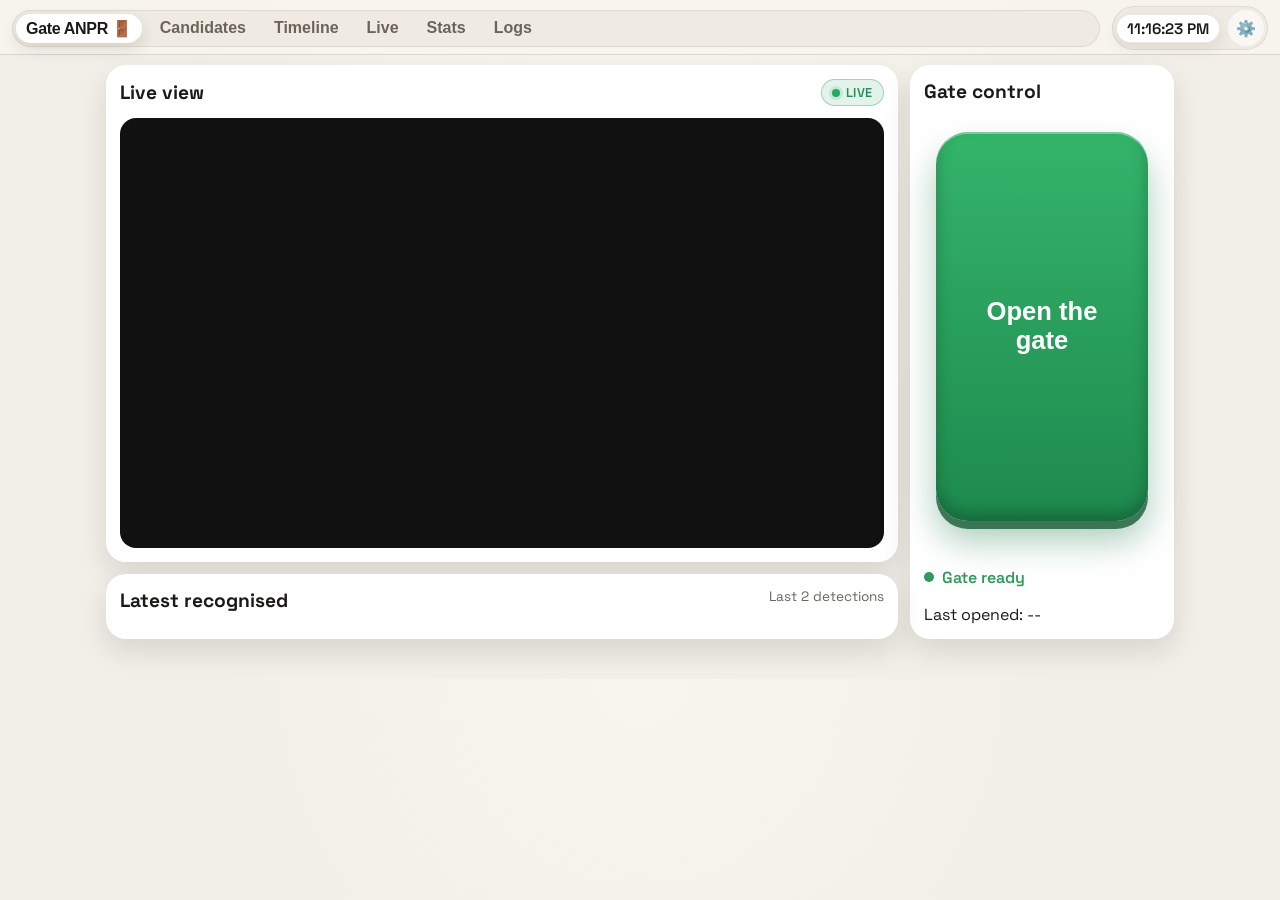
==== commit 1395e8d2: "Improve Pi gate reliability and screen performance Use coordinated lgpio pulses with reliable cleanu" ====
--- a/files/web/static/index.html
+++ b/files/web/static/index.html
@@ -102,10 +102,24 @@
           <p class="legend">
             Recognised = allowlist match. Unmatched = capture with no allowlist hit.
             Events are grouped into 60s
-            windows so a single vehicle shows together.
+            windows within each page. Tap a capture to open the full-size image.
           </p>
+          <div id="history-controls" class="history-controls">
+            <label for="history-window">Show captures from</label>
+            <select id="history-window">
+              <option value="24h">Last 24 hours</option>
+              <option value="7d">Last 7 days</option>
+              <option value="30d" selected>Last 30 days</option>
+              <option value="all">All retained history</option>
+            </select>
+            <button id="history-refresh" class="btn btn-ghost" type="button">Latest captures</button>
+          </div>
           <div id="events-list" class="feed"></div>
-          <div id="events-more" class="feed-status">Scroll for more</div>
+          <nav class="history-pagination" aria-label="History pages">
+            <button id="history-prev" class="btn btn-secondary" type="button" disabled>Newer</button>
+            <div id="events-more" class="feed-status" aria-live="polite">Loading history…</div>
+            <button id="history-next" class="btn btn-secondary" type="button" disabled>Older</button>
+          </nav>
         </div>
       </section>
 
--- a/files/web/static/styles.css
+++ b/files/web/static/styles.css
@@ -1269,6 +1269,33 @@
   color: var(--muted);
 }
 
+.history-controls,
+.history-pagination {
+  display: flex;
+  flex-wrap: wrap;
+  align-items: center;
+  gap: 12px;
+  margin: 16px 0;
+}
+
+.history-pagination {
+  justify-content: space-between;
+}
+
+.history-controls select {
+  font: inherit;
+  color: inherit;
+  background: var(--panel);
+  border: 1px solid var(--border);
+  border-radius: 8px;
+  padding: 8px;
+}
+
+.event-image[data-preview-src] {
+  min-height: 160px;
+  background: var(--panel);
+}
+
 .empty-state {
   padding: 18px;
   border-radius: 12px;
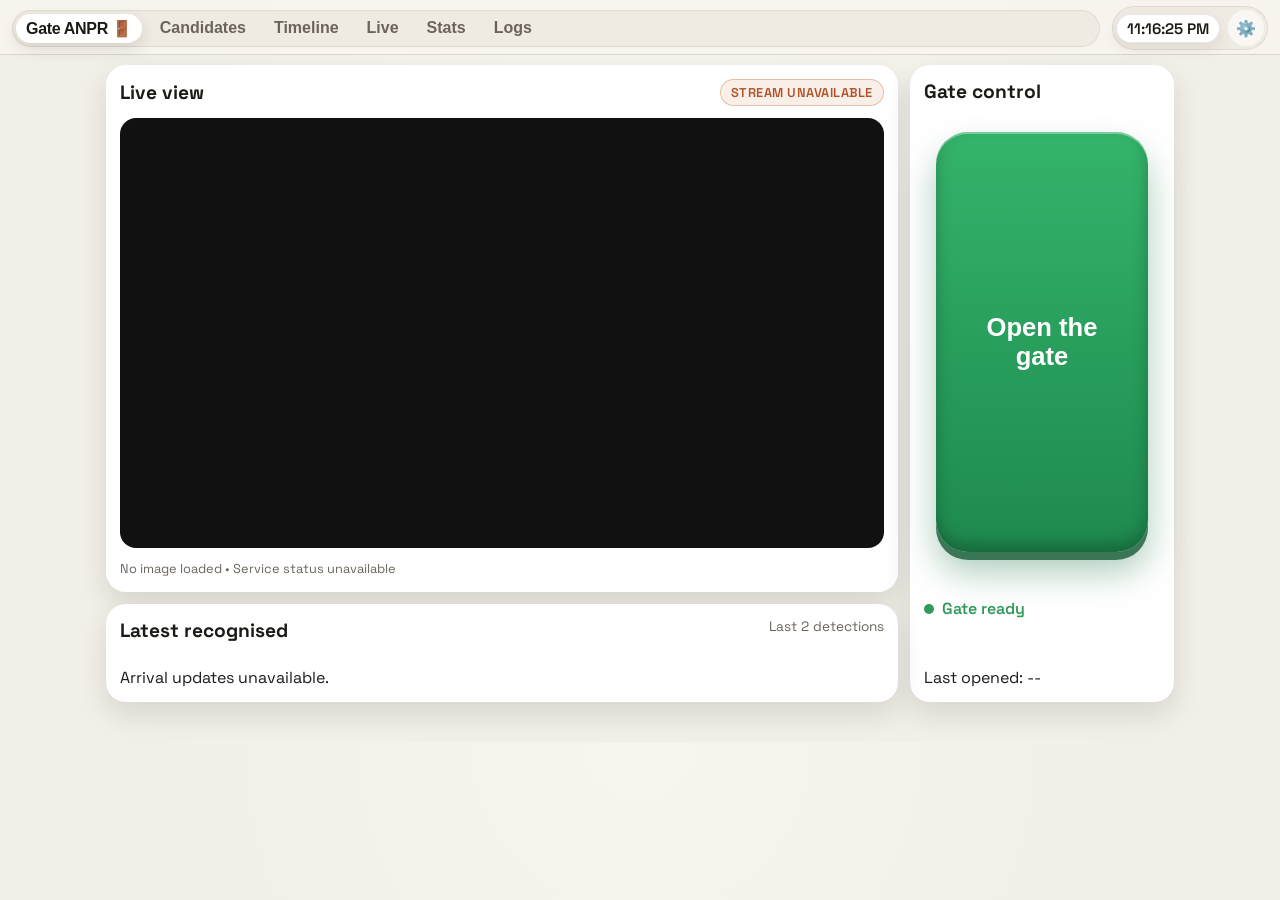
==== commit d3d9b9ff: "Add household status, recent arrivals and recognition explanations" ====
--- a/files/web/static/index.html
+++ b/files/web/static/index.html
@@ -51,13 +51,13 @@
             <div class="card-head">
               <h2>Live view</h2>
               <div class="stream-head-right">
-                <div class="live-badge" aria-live="polite">
-                  <span class="dot dot-live"></span>
-                  Live
+                <div id="tablet-stream-status" class="live-badge status-unknown" role="status">
+                  Checking view…
                 </div>
               </div>
             </div>
             <div class="tablet-stream-frame" id="tablet-stream-frame"></div>
+            <div id="tablet-system-status" class="home-system-status">Checking services…</div>
           </div>
 
           <div class="card tablet-gate">
@@ -69,6 +69,7 @@
               Gate ready
             </div>
             <div id="tablet-cooldown" class="gate-last">Opening the gate: --</div>
+            <div id="home-decision" class="home-decision" hidden></div>
           </div>
 
           <div class="card tablet-timeline">
@@ -77,6 +78,8 @@
               <div class="legend">Last 2 detections</div>
             </div>
             <div id="tablet-timeline-list" class="tablet-timeline-list"></div>
+            <div id="home-unfamiliar" class="home-unfamiliar" hidden></div>
+            <div id="home-arrival-status" class="meta" hidden></div>
           </div>
         </div>
       </section>
--- a/files/web/static/styles.css
+++ b/files/web/static/styles.css
@@ -603,6 +603,136 @@
 .dot-live {
   background: #27a95e;
   box-shadow: 0 0 0 3px rgba(39, 169, 94, 0.15);
+}
+
+.live-badge.status-unknown {
+  color: var(--muted);
+  background: var(--bg);
+  border-color: var(--border);
+}
+
+.live-badge.status-bad {
+  color: #b05228;
+  background: rgba(192, 103, 40, 0.1);
+  border-color: rgba(192, 103, 40, 0.35);
+}
+
+.home-system-status,
+.decision-note,
+.allowlist-status {
+  color: var(--muted);
+  font-size: 0.8rem;
+  line-height: 1.4;
+  overflow-wrap: break-word;
+}
+
+.home-decision {
+  border-top: 1px solid var(--border);
+  padding-top: 8px;
+  line-height: 1.35;
+}
+
+.decision-title,
+.unfamiliar-title {
+  font-size: 0.78rem;
+  font-weight: 600;
+  color: var(--muted);
+  margin-bottom: 3px;
+}
+
+.home-decision .plate {
+  font-size: 0.9rem;
+  overflow-wrap: break-word;
+}
+
+.home-unfamiliar {
+  border-top: 1px solid var(--border);
+  padding-top: 8px;
+  display: flex;
+  align-items: center;
+}
+
+.home-unfamiliar img {
+  width: 72px;
+  height: 54px;
+  object-fit: cover;
+  border-radius: 8px;
+  margin-right: 12px;
+}
+
+.home-unfamiliar[hidden],
+.home-decision[hidden] {
+  display: none;
+}
+
+.allowlist-status.is-error {
+  color: #b05228;
+}
+
+body.theme-dark .status-bad,
+body.theme-dark .allowlist-status.is-error {
+  color: #f3bc7b;
+}
+
+body.fullscreen-page .home-system-status,
+body.fullscreen-page .home-decision .decision-note {
+  font-size: 0.72rem;
+}
+
+body.fullscreen-page .home-unfamiliar img {
+  width: 52px;
+  height: 39px;
+  margin-right: 6px;
+}
+
+@media (min-width: 900px) and (max-height: 850px) {
+  body:not(.fullscreen-page) .tablet-stream-frame {
+    max-height: calc(100vh - 430px);
+    min-height: 200px;
+  }
+
+  body:not(.fullscreen-page) .tablet-stream-frame img {
+    object-fit: contain;
+  }
+
+  @supports not (aspect-ratio: 1 / 1) {
+    body:not(.fullscreen-page) .tablet-stream-frame {
+      height: calc(100vh - 430px);
+      padding-top: 0;
+    }
+  }
+
+  body:not(.fullscreen-page) .tablet-timeline,
+  body:not(.fullscreen-page) .tablet-timeline-list {
+    gap: 8px;
+  }
+
+  body:not(.fullscreen-page) .tablet-timeline-row {
+    grid-template-columns: 52px 1fr auto;
+    gap: 8px;
+  }
+
+  body:not(.fullscreen-page) .tablet-thumb img,
+  body:not(.fullscreen-page) .tablet-thumb-placeholder,
+  body:not(.fullscreen-page) .home-unfamiliar img {
+    width: 52px;
+    height: 39px;
+  }
+}
+
+@media (max-width: 720px) {
+  .tablet-stream,
+  .tablet-timeline {
+    width: 100%;
+  }
+
+  body .tablet-timeline-row {
+    grid-template-columns: 72px minmax(0, 1fr);
+  }
+
+  body .tablet-time {
+    display: none;
+  }
 }
 
 @supports not (aspect-ratio: 1 / 1) {
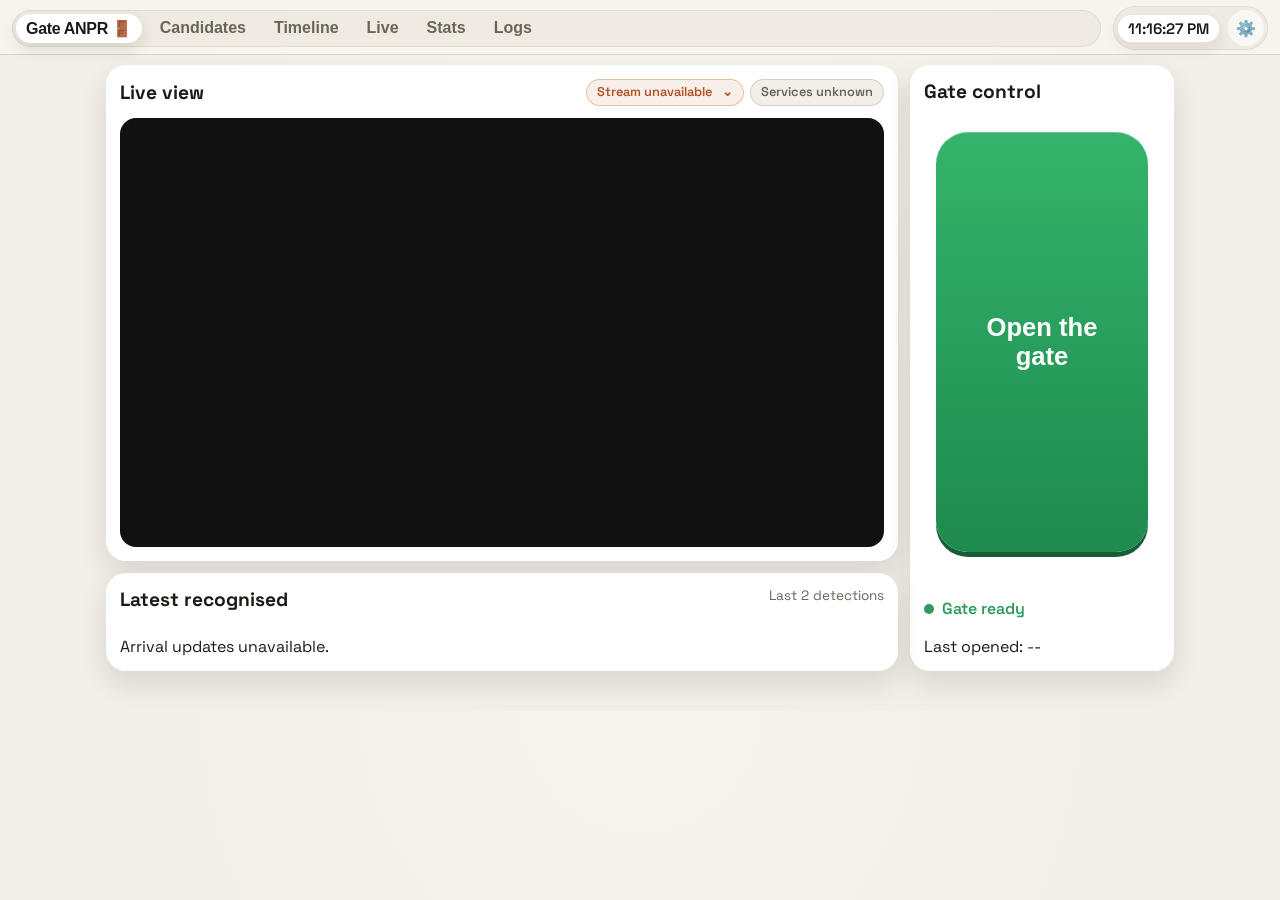
==== commit 0da93ec4: "Refine device layouts and activity stats with design previews" ====
--- a/files/web/static/index.html
+++ b/files/web/static/index.html
@@ -2,7 +2,7 @@
 <html lang="en">
   <head>
     <meta charset="utf-8" />
-    <meta name="viewport" content="width=device-width,initial-scale=1" />
+    <meta name="viewport" content="width=device-width,initial-scale=1,viewport-fit=cover" />
     <meta name="apple-mobile-web-app-capable" content="yes" />
     <meta name="apple-mobile-web-app-status-bar-style" content="black-translucent" />
     <meta name="apple-mobile-web-app-title" content="Gate ANPR" />
@@ -11,6 +11,7 @@
     <link rel="manifest" href="/static/manifest.json" />
     <title>Gate ANPR</title>
     <link rel="stylesheet" href="styles.css" />
+    <link rel="stylesheet" href="stats.css" />
   </head>
   <body class="main-page">
     <header class="topbar">
@@ -50,14 +51,18 @@
           <div class="card tablet-stream">
             <div class="card-head">
               <h2>Live view</h2>
-              <div class="stream-head-right">
-                <div id="tablet-stream-status" class="live-badge status-unknown" role="status">
-                  Checking view…
-                </div>
+              <div class="stream-head-right home-health" aria-label="Camera and service status">
+                <details class="home-health-details">
+                  <summary aria-label="View status details">
+                    <span id="tablet-stream-status" class="live-badge status-unknown">Checking view…</span>
+                  </summary>
+                  <div id="tablet-system-status" class="home-system-status">Checking services…</div>
+                </details>
+                <span id="tablet-source-status" class="live-badge status-unknown">Source checking</span>
+                <span id="tablet-service-status" class="live-badge status-unknown">Services checking</span>
               </div>
             </div>
             <div class="tablet-stream-frame" id="tablet-stream-frame"></div>
-            <div id="tablet-system-status" class="home-system-status">Checking services…</div>
           </div>
 
           <div class="card tablet-gate">
@@ -69,7 +74,6 @@
               Gate ready
             </div>
             <div id="tablet-cooldown" class="gate-last">Opening the gate: --</div>
-            <div id="home-decision" class="home-decision" hidden></div>
           </div>
 
           <div class="card tablet-timeline">
@@ -79,6 +83,7 @@
             </div>
             <div id="tablet-timeline-list" class="tablet-timeline-list"></div>
             <div id="home-unfamiliar" class="home-unfamiliar" hidden></div>
+            <details id="home-decision" class="home-decision" hidden></details>
             <div id="home-arrival-status" class="meta" hidden></div>
           </div>
         </div>
@@ -173,145 +178,46 @@
       </section>
 
       <section id="tab-stats" class="tab-panel" role="tabpanel" aria-hidden="true">
-        <section class="card">
-          <div class="card-head">
-            <h2>Summary</h2>
-            <div class="filters">
-              <button class="chip active" data-window="24h">24h</button>
+        <section class="card stats-overview">
+          <div class="card-head">
+            <div><div class="stats-eyebrow">Around the gate</div><h2>Activity at a glance</h2></div>
+            <div class="filters stats-periods" aria-label="Statistics period">
+              <button class="chip active" data-window="24h">24 hours</button>
               <button class="chip" data-window="7d">7 days</button>
               <button class="chip" data-window="30d">30 days</button>
-              <button class="chip" data-window="all">Forever</button>
-            </div>
-          </div>
-          <div class="stat-grid">
-            <div class="stat">
-              <div class="stat-label">Total Events</div>
-              <div id="stat-total" class="stat-value">--</div>
-            </div>
-            <div class="stat">
-              <div class="stat-label">Recognised</div>
-              <div id="stat-recognised" class="stat-value">--</div>
-            </div>
-            <div class="stat">
-              <div class="stat-label">Unmatched</div>
-              <div id="stat-unmatched" class="stat-value">--</div>
-            </div>
-            <div class="stat">
-              <div class="stat-label">Allowlist Hit Rate</div>
-              <div id="stat-hit-rate" class="stat-value">--</div>
-            </div>
-            <div class="stat">
-              <div class="stat-label">Avg Processing</div>
-              <div id="stat-processing" class="stat-value">--</div>
-            </div>
-            <div class="stat">
-              <div class="stat-label">Gate Opens</div>
-              <div id="stat-gate-opens" class="stat-value">--</div>
-            </div>
-            <div class="stat">
-              <div class="stat-label">Manual Opens</div>
-              <div id="stat-manual-opens" class="stat-value">--</div>
-            </div>
-            <div class="stat stat-donut">
-              <div class="stat-label">Recognised vs Unmatched</div>
-              <div id="stats-donut" class="donut"></div>
-              <div id="stats-donut-legend" class="donut-legend">--</div>
-            </div>
-          </div>
+              <button class="chip" data-window="all">All history</button>
+            </div>
+          </div>
+          <p id="stats-summary" class="stats-summary">Loading recorded activity…</p>
+          <div id="stats-error" class="stats-error" role="status" hidden></div>
+          <div class="stats-key-metrics">
+            <div class="stats-metric"><span>Recorded detections</span><strong id="stat-total">—</strong><small>ANPR captures after duplicate filtering</small></div>
+            <button class="stats-metric" id="insight-top-plate-card" type="button"><span><i class="stats-dot matched"></i>Recognised</span><strong id="stat-recognised">—</strong><small>Allowlist matches · view history ↗</small></button>
+            <button class="stats-metric" id="insight-top-unmatched-card" type="button"><span><i class="stats-dot unmatched"></i>Unmatched</span><strong id="stat-unmatched">—</strong><small>Unfamiliar or unreadable · view history ↗</small></button>
+            <div class="stats-metric"><span>Manual commands</span><strong id="stat-manual-opens">—</strong><small>Recorded button requests</small></div>
+          </div>
+          <div class="stats-chart-heading"><h3>When activity happened</h3><span id="chart-label" class="chart-label">Recorded events, including manual commands</span></div>
+          <svg id="stats-chart" viewBox="0 0 800 240" role="group" aria-label="Recorded activity by time"></svg>
+          <div id="stats-chart-reading" class="stats-chart-reading" aria-live="polite">Select a bar for its count.</div>
+          <details class="stats-notes"><summary>What these counts mean</summary><p class="stats-footnote">Counts are recorded events, not confirmed visits or physical gate movements. Quiet periods mean no stored events; they do not prove the camera was online.</p></details>
         </section>
 
-        <section class="card">
-          <div class="card-head">
-            <h2>Insights</h2>
-            <div id="insight-label" class="chart-label">Loading…</div>
-          </div>
-          <div class="insight-grid">
-            <button class="insight" id="insight-top-plate-card" type="button">
-              <div class="insight-title">Most popular reg</div>
-              <div id="insight-top-plate" class="insight-value">--</div>
-              <div id="insight-top-plate-meta" class="insight-sub">--</div>
-            </button>
-            <button class="insight" id="insight-top-unmatched-card" type="button">
-              <div class="insight-title">Most common miss</div>
-              <div id="insight-top-unmatched" class="insight-value">--</div>
-              <div id="insight-top-unmatched-meta" class="insight-sub">--</div>
-            </button>
-            <button class="insight" id="insight-busiest-card" type="button">
-              <div class="insight-title">Peak activity</div>
-              <div id="insight-busiest" class="insight-value">--</div>
-              <div id="insight-busiest-meta" class="insight-sub">--</div>
-            </button>
-            <div class="insight">
-              <div class="insight-title">No-plate captures</div>
-              <div id="insight-no-plate" class="insight-value">--</div>
-              <div id="insight-no-plate-meta" class="insight-sub">--</div>
-            </div>
-            <div class="insight">
-              <div class="insight-title">Top manual IP</div>
-              <div id="insight-top-manual-ip" class="insight-value">--</div>
-              <div id="insight-top-manual-ip-meta" class="insight-sub">--</div>
-            </div>
-            <div class="insight">
-              <div class="insight-title">Last gate open</div>
-              <div id="insight-last-open" class="insight-value">--</div>
-              <div id="insight-last-open-meta" class="insight-sub">--</div>
-            </div>
-          </div>
-        </section>
-
-        <section class="card">
-          <div class="card-head">
-            <h2>System health</h2>
-            <div class="chart-label">Live Pi and maintenance status.</div>
-          </div>
-          <div class="insight-grid">
-            <div class="insight">
-              <div class="insight-title">Disk free</div>
-              <div id="health-disk-free" class="insight-value">--</div>
-              <div id="health-disk-meta" class="insight-sub">--</div>
-            </div>
-            <div class="insight">
-              <div class="insight-title">CPU temp</div>
-              <div id="health-temp" class="insight-value">--</div>
-              <div id="health-temp-meta" class="insight-sub">--</div>
-            </div>
-            <div class="insight">
-              <div class="insight-title">Maintenance</div>
-              <div id="health-maintenance" class="insight-value">--</div>
-              <div id="health-maintenance-meta" class="insight-sub">--</div>
-            </div>
-            <div class="insight">
-              <div class="insight-title">Failed units</div>
-              <div id="health-failures" class="insight-value">--</div>
-              <div id="health-failures-meta" class="insight-sub">--</div>
-            </div>
-          </div>
-        </section>
-
-        <section class="card">
-          <div class="card-head">
-            <h2>Plate word cloud</h2>
-            <div class="chart-label">Most seen plates in this window.</div>
-          </div>
-          <div class="cloud-grid">
-            <div>
-              <h3>Recognised</h3>
-              <div id="cloud-recognised" class="word-cloud"></div>
-            </div>
-            <div>
-              <h3>Unmatched</h3>
-              <div id="cloud-unmatched" class="word-cloud"></div>
-            </div>
-          </div>
-        </section>
-
-        <section class="card">
-          <div class="card-head">
-            <h2>Activity</h2>
-            <div id="chart-label" class="chart-label">Loading…</div>
-          </div>
-          <canvas id="stats-chart" height="220"></canvas>
-        </section>
+        <div class="stats-ranking-grid">
+          <section class="card"><div class="card-head"><div><div class="stats-eyebrow">Recognised activity</div><h2>Most seen registrations</h2></div><span class="stats-table-unit">Captures</span></div><div id="stats-recognised-list" class="stats-ranking"></div></section>
+          <section class="card"><div class="card-head"><div><div class="stats-eyebrow">Worth a look</div><h2>Unmatched reads</h2></div><span class="stats-table-unit">Captures</span></div><p class="stats-footnote">These may be visitors or reading errors. Review the image before changing access.</p><div id="stats-unmatched-list" class="stats-ranking"></div></section>
+        </div>
+
+        <details class="card stats-health">
+          <summary><span>System &amp; reading details</span><span id="stats-health-summary" class="stats-health-summary">Checking…</span></summary>
+          <div class="stats-health-grid">
+            <div><span>Pi temperature</span><strong id="health-temp">—</strong><small id="health-temp-meta">—</small></div>
+            <div><span>Disk space</span><strong id="health-disk-free">—</strong><small id="health-disk-meta">—</small></div>
+            <div><span>Mean processing time</span><strong id="stat-processing">—</strong><small>Recorded ANPR jobs; not gate response time</small></div>
+            <div><span>Unreadable captures</span><strong id="insight-no-plate">—</strong><small id="insight-no-plate-meta">—</small></div>
+            <div><span>Housekeeping</span><strong id="health-maintenance">—</strong><small id="health-maintenance-meta">—</small></div>
+            <div><span>Failed services</span><strong id="health-failures">—</strong><small id="health-failures-meta">—</small></div>
+          </div>
+        </details>
       </section>
 
       <section id="tab-logs" class="tab-panel" role="tabpanel" aria-hidden="true">
--- a/files/web/static/styles.css
+++ b/files/web/static/styles.css
@@ -569,7 +569,7 @@
 .tablet-stream-frame img {
   width: 100%;
   height: 100%;
-  object-fit: cover;
+  object-fit: contain;
 }
 
 .stream-head-right {
@@ -587,7 +587,7 @@
   border: 1px solid rgba(31, 154, 91, 0.35);
   background: rgba(31, 154, 91, 0.12);
   font-weight: 600;
-  color: #1f8e57;
+  color: #187544;
   font-size: 0.8rem;
   text-transform: uppercase;
   letter-spacing: 0.04em;
@@ -628,8 +628,46 @@
 
 .home-decision {
   border-top: 1px solid var(--border);
-  padding-top: 8px;
-  line-height: 1.35;
+  padding-top: 4px;
+  min-width: 0;
+}
+
+.home-decision summary {
+  position: relative;
+  display: flex;
+  align-items: center;
+  flex-wrap: wrap;
+  min-height: 36px;
+  padding-right: 16px;
+  cursor: pointer;
+  font-size: 0.78rem;
+  color: var(--muted);
+  list-style: none;
+}
+
+.home-decision summary > * {
+  margin-right: 8px;
+}
+
+.home-decision summary::after {
+  content: "+";
+  position: absolute;
+  right: 0;
+  top: 7px;
+  font-size: 1.1rem;
+}
+
+.home-decision[open] summary::after {
+  content: "−";
+}
+
+.home-decision summary::-webkit-details-marker,
+.home-health-details summary::-webkit-details-marker {
+  display: none;
+}
+
+.home-decision .decision-note {
+  padding: 6px 0;
 }
 
 .decision-title,
@@ -637,12 +675,92 @@
   font-size: 0.78rem;
   font-weight: 600;
   color: var(--muted);
-  margin-bottom: 3px;
 }
 
 .home-decision .plate {
-  font-size: 0.9rem;
+  color: var(--ink);
+  font-weight: 600;
   overflow-wrap: break-word;
+}
+
+.home-decision .live-badge {
+  font-size: 0.7rem;
+}
+
+.home-health {
+  flex-wrap: wrap;
+  justify-content: flex-end;
+  gap: 0;
+  margin: -3px;
+}
+
+.home-health > * {
+  margin: 3px;
+}
+
+.home-health .live-badge,
+.home-decision .live-badge {
+  text-transform: none;
+  letter-spacing: 0;
+  white-space: nowrap;
+  line-height: 1.3;
+}
+
+body.theme-dark .home-health .status-ok {
+  color: #75d49c;
+}
+
+.live-badge.status-neutral {
+  color: var(--muted);
+  border-color: var(--border);
+  background: transparent;
+}
+
+.home-health-details {
+  position: relative;
+}
+
+.home-health-details summary {
+  cursor: pointer;
+  list-style: none;
+}
+
+.home-health-details summary .live-badge::after {
+  content: "⌄";
+  margin-left: 4px;
+}
+
+.home-health-details[open] summary .live-badge::after {
+  content: "⌃";
+}
+
+.home-health-details .home-system-status {
+  position: absolute;
+  top: 100%;
+  right: 0;
+  width: 270px;
+  max-width: calc(100vw - 48px);
+  margin-top: 8px;
+  padding: 12px;
+  border: 1px solid var(--border);
+  border-radius: 12px;
+  background: var(--panel);
+  box-shadow: 0 8px 24px var(--shadow);
+  z-index: 3;
+}
+
+.home-health-details summary:focus-visible,
+.home-decision summary:focus-visible {
+  outline: 2px solid var(--accent-strong);
+  outline-offset: 4px;
+}
+
+.live-badge[hidden] {
+  display: none;
+}
+
+.tablet-mobile-age {
+  display: none;
 }
 
 .home-unfamiliar {
@@ -650,6 +768,14 @@
   padding-top: 8px;
   display: flex;
   align-items: center;
+}
+
+.home-unfamiliar .plate {
+  font-size: 0.9rem;
+}
+
+.home-unfamiliar .meta {
+  font-size: 0.78rem;
 }
 
 .home-unfamiliar img {
@@ -683,41 +809,6 @@
   width: 52px;
   height: 39px;
   margin-right: 6px;
-}
-
-@media (min-width: 900px) and (max-height: 850px) {
-  body:not(.fullscreen-page) .tablet-stream-frame {
-    max-height: calc(100vh - 430px);
-    min-height: 200px;
-  }
-
-  body:not(.fullscreen-page) .tablet-stream-frame img {
-    object-fit: contain;
-  }
-
-  @supports not (aspect-ratio: 1 / 1) {
-    body:not(.fullscreen-page) .tablet-stream-frame {
-      height: calc(100vh - 430px);
-      padding-top: 0;
-    }
-  }
-
-  body:not(.fullscreen-page) .tablet-timeline,
-  body:not(.fullscreen-page) .tablet-timeline-list {
-    gap: 8px;
-  }
-
-  body:not(.fullscreen-page) .tablet-timeline-row {
-    grid-template-columns: 52px 1fr auto;
-    gap: 8px;
-  }
-
-  body:not(.fullscreen-page) .tablet-thumb img,
-  body:not(.fullscreen-page) .tablet-thumb-placeholder,
-  body:not(.fullscreen-page) .home-unfamiliar img {
-    width: 52px;
-    height: 39px;
-  }
 }
 
 @media (max-width: 720px) {
@@ -1813,3 +1904,316 @@
     align-items: flex-start;
   }
 }
+
+/* Household Home: compact status, uncropped camera, room for the gate action. */
+.tablet-stream .card-head {
+  flex-wrap: wrap;
+  gap: 8px;
+}
+
+.tablet-stream .card-head h2 {
+  white-space: nowrap;
+}
+
+.tablet-info {
+  min-width: 0;
+}
+
+.tablet-info .plate {
+  overflow: hidden;
+  text-overflow: ellipsis;
+  white-space: nowrap;
+}
+
+.tablet-gate .gate-button {
+  box-shadow: 0 5px 0 #145d36, inset 0 1px 0 rgba(255, 255, 255, 0.25);
+}
+
+@media (min-width: 900px) and (max-height: 850px) {
+  body:not(.fullscreen-page) .tablet-grid {
+    height: calc(100vh - 88px);
+    min-height: 490px;
+    grid-template-rows: minmax(0, 1fr) auto;
+  }
+
+  body:not(.fullscreen-page) .tablet-stream {
+    min-height: 0;
+    grid-template-rows: auto minmax(0, 1fr);
+  }
+
+  body:not(.fullscreen-page) .tablet-stream-frame {
+    height: 100%;
+    min-height: 0;
+    padding-top: 0;
+    aspect-ratio: auto;
+  }
+
+  body:not(.fullscreen-page) .tablet-timeline,
+  body:not(.fullscreen-page) .tablet-timeline-list {
+    gap: 8px;
+  }
+
+  body:not(.fullscreen-page) .tablet-timeline-row {
+    grid-template-columns: 52px minmax(0, 1fr) auto;
+    gap: 8px;
+  }
+
+  body:not(.fullscreen-page) .tablet-thumb img,
+  body:not(.fullscreen-page) .tablet-thumb-placeholder,
+  body:not(.fullscreen-page) .home-unfamiliar img {
+    width: 52px;
+    height: 39px;
+  }
+}
+
+@media (min-width: 721px) {
+  body.fullscreen-page .tablet-grid {
+    height: calc(100vh - 14px);
+    min-height: 440px;
+    grid-template-rows: minmax(0, 1fr) auto;
+  }
+
+  body.fullscreen-page .tablet-stream {
+    min-height: 0;
+    grid-template-rows: auto minmax(0, 1fr);
+  }
+
+  body.fullscreen-page .tablet-stream-frame {
+    height: 100%;
+    min-height: 0;
+    padding-top: 0;
+    aspect-ratio: auto;
+  }
+
+  body.fullscreen-page .home-health .live-badge {
+    padding: 3px 6px;
+    font-size: 0.66rem;
+  }
+
+  body.fullscreen-page .tablet-gate .gate-button {
+    max-height: none;
+  }
+}
+
+@media (min-width: 721px) and (max-height: 600px) {
+  body.fullscreen-page .tablet-timeline,
+  body.fullscreen-page .tablet-timeline-list {
+    gap: 4px;
+  }
+
+  body.fullscreen-page .tablet-info .plate,
+  body.fullscreen-page .tablet-info .meta {
+    font-size: 0.76rem;
+  }
+
+  body.fullscreen-page .tablet-timeline-row {
+    grid-template-columns: 44px minmax(0, 1fr) auto;
+  }
+
+  body.fullscreen-page .tablet-thumb img,
+  body.fullscreen-page .tablet-thumb-placeholder,
+  body.fullscreen-page .home-unfamiliar img {
+    width: 44px;
+    height: 33px;
+  }
+
+  body.fullscreen-page .tablet-timeline .legend {
+    display: none;
+  }
+
+  body.fullscreen-page .home-decision summary {
+    min-height: 32px;
+    font-size: 0.7rem;
+  }
+}
+
+@media (max-width: 720px) {
+  body.main-page .topbar {
+    display: block;
+    position: relative;
+    padding: 6px 12px 4px;
+    padding-top: calc(6px + env(safe-area-inset-top));
+    text-align: left;
+    backdrop-filter: none;
+  }
+
+  body.main-page .topbar-left {
+    display: block;
+    width: 100%;
+    padding: 0;
+    background: transparent;
+    border-radius: 0;
+    box-shadow: none;
+  }
+
+  body.main-page .brand {
+    display: inline-flex;
+    align-items: center;
+    min-height: 40px;
+    margin-right: 44px;
+    padding: 4px 0;
+    font-size: 1rem;
+    background: transparent;
+    border: 0;
+    box-shadow: none;
+  }
+
+  body.main-page .topbar-right {
+    position: absolute;
+    top: 6px;
+    top: calc(6px + env(safe-area-inset-top));
+    right: 10px;
+    padding: 0;
+    background: transparent;
+    box-shadow: none;
+  }
+
+  body.main-page .status-chip {
+    display: none;
+  }
+
+  body.main-page .admin-link {
+    width: 40px;
+    height: 40px;
+  }
+
+  body.main-page .tabs {
+    display: flex;
+    flex-wrap: nowrap;
+    justify-content: space-between;
+    overflow-x: auto;
+    -webkit-overflow-scrolling: touch;
+    width: 100%;
+    margin: 0;
+    padding: 0;
+    border-radius: 0;
+    background: transparent;
+    gap: 2px;
+  }
+
+  body.main-page .tabs .tab {
+    flex: 0 0 auto;
+    min-height: 40px;
+    padding: 6px 8px;
+    font-size: 0.81rem;
+    border-radius: 10px;
+  }
+
+  body.main-page .page {
+    padding: 10px 12px 20px;
+    padding-bottom: calc(20px + env(safe-area-inset-bottom));
+  }
+
+  body.main-page .tablet-grid {
+    grid-template-columns: minmax(0, 1fr);
+    gap: 10px;
+  }
+
+  body.main-page .tablet-grid > .card {
+    width: 100%;
+    grid-column: 1;
+    grid-row: auto;
+    padding: 12px;
+    gap: 10px;
+    border-radius: 16px;
+  }
+
+  body.main-page .tablet-grid .card-head {
+    flex-direction: row;
+    align-items: center;
+    flex-wrap: wrap;
+    gap: 8px;
+  }
+
+  body.main-page .tablet-grid h2 {
+    font-size: 1.05rem;
+  }
+
+  body.main-page .tablet-stream .home-health {
+    justify-content: flex-start;
+    width: 100%;
+  }
+
+  body.main-page .home-health .live-badge {
+    padding: 5px 7px;
+    font-size: 0.69rem;
+  }
+
+  body.main-page .home-health-details .home-system-status {
+    left: 0;
+    right: auto;
+  }
+
+  body.main-page .tablet-stream-frame {
+    border-radius: 10px;
+  }
+
+  body.main-page .tablet-gate {
+    display: grid;
+    grid-template-columns: minmax(0, 1fr) auto;
+    align-items: center;
+  }
+
+  body.main-page .tablet-gate .card-head {
+    grid-column: 1;
+    grid-row: 1;
+  }
+
+  body.main-page .tablet-gate .gate-status {
+    grid-column: 2;
+    grid-row: 1;
+    margin: 0;
+    font-size: 0.78rem;
+  }
+
+  body.main-page .tablet-gate .gate-button {
+    grid-column: 1 / -1;
+    grid-row: 2;
+    width: 100%;
+    min-height: 64px;
+    margin: 0 0 5px;
+    border-radius: 14px;
+    font-size: 1.3rem;
+  }
+
+  body.main-page .tablet-gate .gate-last {
+    grid-column: 1 / -1;
+    grid-row: 3;
+    margin: 0;
+    font-size: 0.78rem;
+  }
+
+  body.main-page .tablet-timeline .legend {
+    font-size: 0.72rem;
+  }
+
+  body.main-page .tablet-timeline-row {
+    grid-template-columns: 52px minmax(0, 1fr);
+    gap: 10px;
+  }
+
+  body.main-page .tablet-thumb img,
+  body.main-page .tablet-thumb-placeholder,
+  body.main-page .home-unfamiliar img {
+    width: 52px;
+    height: 39px;
+    border-radius: 8px;
+  }
+
+  body.main-page .tablet-info .plate {
+    font-size: 0.86rem;
+  }
+
+  body.main-page .tablet-info .meta {
+    font-size: 0.76rem;
+  }
+
+  .tablet-mobile-age {
+    display: inline;
+  }
+
+  body.main-page .home-decision summary {
+    min-height: 44px;
+    row-gap: 5px;
+  }
+}
--- a/files/web/static/stats.css
+++ b/files/web/static/stats.css
@@ -0,0 +1,64 @@
+/* Stats keeps the shared theme and needs no chart library or modern CSS API. */
+#tab-stats .stats-eyebrow { color: var(--muted); font-size: .72rem; letter-spacing: .07em; text-transform: uppercase; margin-bottom: 5px; }
+#tab-stats .stats-overview { gap: 16px; }
+#tab-stats .stats-summary { margin: 0; color: var(--muted); font-size: .92rem; line-height: 1.5; }
+#tab-stats .stats-periods { flex-wrap: wrap; }
+#tab-stats .stats-periods .chip { background: transparent; color: var(--muted); border: 1px solid var(--border); }
+#tab-stats .stats-periods .chip.active { background: var(--highlight); color: var(--ink); border-color: var(--accent); }
+#tab-stats .stats-key-metrics { display: grid; grid-template-columns: repeat(4,minmax(0,1fr)); border: 1px solid var(--border); border-radius: 14px; overflow: hidden; }
+#tab-stats .stats-metric { display: flex; flex-direction: column; align-items: flex-start; min-width: 0; padding: 18px; color: var(--ink); font: inherit; background: transparent; border: 0; border-right: 1px solid var(--border); text-align: left; }
+#tab-stats .stats-metric:last-child { border-right: 0; }
+#tab-stats button.stats-metric { cursor: pointer; }
+#tab-stats button.stats-metric:hover { background: var(--highlight); }
+#tab-stats button:focus-visible, #tab-stats summary:focus-visible { outline: 2px solid var(--accent); outline-offset: 3px; }
+#tab-stats .stats-metric > span { color: var(--muted); font-size: .83rem; }
+#tab-stats .stats-metric strong { font-size: 2.4rem; line-height: 1.25; letter-spacing: -.04em; margin: 8px 0; font-variant-numeric: tabular-nums; }
+#tab-stats .stats-metric small { color: var(--muted); font-size: .73rem; line-height: 1.45; }
+#tab-stats .stats-dot { display: inline-block; width: 7px; height: 7px; border-radius: 50%; margin-right: 6px; }
+#tab-stats .matched { background: var(--accent); }
+#tab-stats .unmatched { background: #b99045; }
+#tab-stats .stats-chart-heading { display: flex; justify-content: space-between; align-items: baseline; flex-wrap: wrap; gap: 8px; margin-top: 8px; }
+#tab-stats h3 { font-size: .96rem; margin: 0; }
+#tab-stats #stats-chart { width: 100%; height: auto; min-height: 160px; overflow: visible; }
+#tab-stats .stats-gridline { stroke: var(--border); stroke-width: 1; }
+#tab-stats .stats-axis { fill: var(--muted); font-family: inherit; font-size: 12px; }
+#tab-stats .stats-bar { fill: var(--accent); opacity: .75; cursor: pointer; }
+#tab-stats .stats-bar:hover, #tab-stats .stats-bar:focus { opacity: 1; stroke: var(--ink); stroke-width: 1; outline: 0; }
+#tab-stats .stats-bar-empty { fill: var(--border); }
+#tab-stats .stats-chart-reading { color: var(--ink); font-size: .82rem; min-height: 1.4em; }
+#tab-stats .stats-footnote { color: var(--muted); font-size: .77rem; line-height: 1.5; margin: 0; }
+#tab-stats .stats-notes { color: var(--muted); font-size: .77rem; }
+#tab-stats .stats-notes summary { cursor: pointer; padding: 5px 0; }
+#tab-stats .stats-notes p { margin-top: 8px; }
+#tab-stats .stats-ranking-grid { display: grid; grid-template-columns: repeat(2,minmax(0,1fr)); gap: 16px; }
+#tab-stats .stats-table-unit { color: var(--muted); font-size: .76rem; }
+#tab-stats .stats-ranking-row { display: grid; grid-template-columns: minmax(95px,1fr) 1.3fr 40px; align-items: center; gap: 16px; padding: 12px 0; border-bottom: 1px solid var(--border); }
+#tab-stats .stats-ranking-row:last-child { border: 0; }
+#tab-stats .stats-registration { font-size: .9rem; font-weight: 600; overflow-wrap: break-word; }
+#tab-stats .stats-count { text-align: right; font-size: .85rem; font-variant-numeric: tabular-nums; }
+#tab-stats .stats-track { height: 5px; border-radius: 3px; background: var(--border); }
+#tab-stats .stats-track > span { display: block; height: 100%; border-radius: inherit; background: var(--accent); }
+#tab-stats #stats-unmatched-list .stats-track > span { background: #b99045; }
+#tab-stats .stats-empty { padding: 20px 0; color: var(--muted); font-size: .85rem; line-height: 1.6; }
+#tab-stats .stats-error { border: 1px solid #b99045; border-radius: 10px; color: var(--ink); padding: 12px; font-size: .85rem; }
+#tab-stats .stats-health { display: block; }
+#tab-stats .stats-health > summary { cursor: pointer; font-size: .9rem; line-height: 1.6; }
+#tab-stats .stats-health-summary { float: right; color: var(--muted); font-size: .8rem; }
+#tab-stats .stats-health-grid { display: grid; grid-template-columns: repeat(3,minmax(0,1fr)); gap: 22px; padding-top: 22px; }
+#tab-stats .stats-health-grid > div { min-width: 0; }
+#tab-stats .stats-health-grid span, #tab-stats .stats-health-grid strong, #tab-stats .stats-health-grid small { display: block; }
+#tab-stats .stats-health-grid span, #tab-stats .stats-health-grid small { color: var(--muted); font-size: .77rem; line-height: 1.5; overflow-wrap: break-word; }
+#tab-stats .stats-health-grid strong { margin: 7px 0; font-size: 1.35rem; }
+@media (max-width: 720px) {
+  #tab-stats .stats-key-metrics { grid-template-columns: repeat(2,minmax(0,1fr)); }
+  #tab-stats .stats-metric { padding: 14px; }
+  #tab-stats .stats-metric:nth-child(2) { border-right: 0; }
+  #tab-stats .stats-metric:nth-child(-n+2) { border-bottom: 1px solid var(--border); }
+  #tab-stats .stats-metric strong { font-size: 2rem; }
+  #tab-stats .stats-ranking-grid { grid-template-columns: 1fr; gap: 12px; }
+  #tab-stats .stats-ranking-row { gap: 10px; }
+  #tab-stats .stats-health-grid { grid-template-columns: repeat(2,minmax(0,1fr)); gap: 18px; }
+  #tab-stats .stats-health-summary { float: none; display: block; margin-left: 16px; }
+  #tab-stats .stats-periods { gap: 6px; }
+  #tab-stats .stats-periods .chip { padding: 9px 11px; font-size: .79rem; min-height: 38px; }
+}
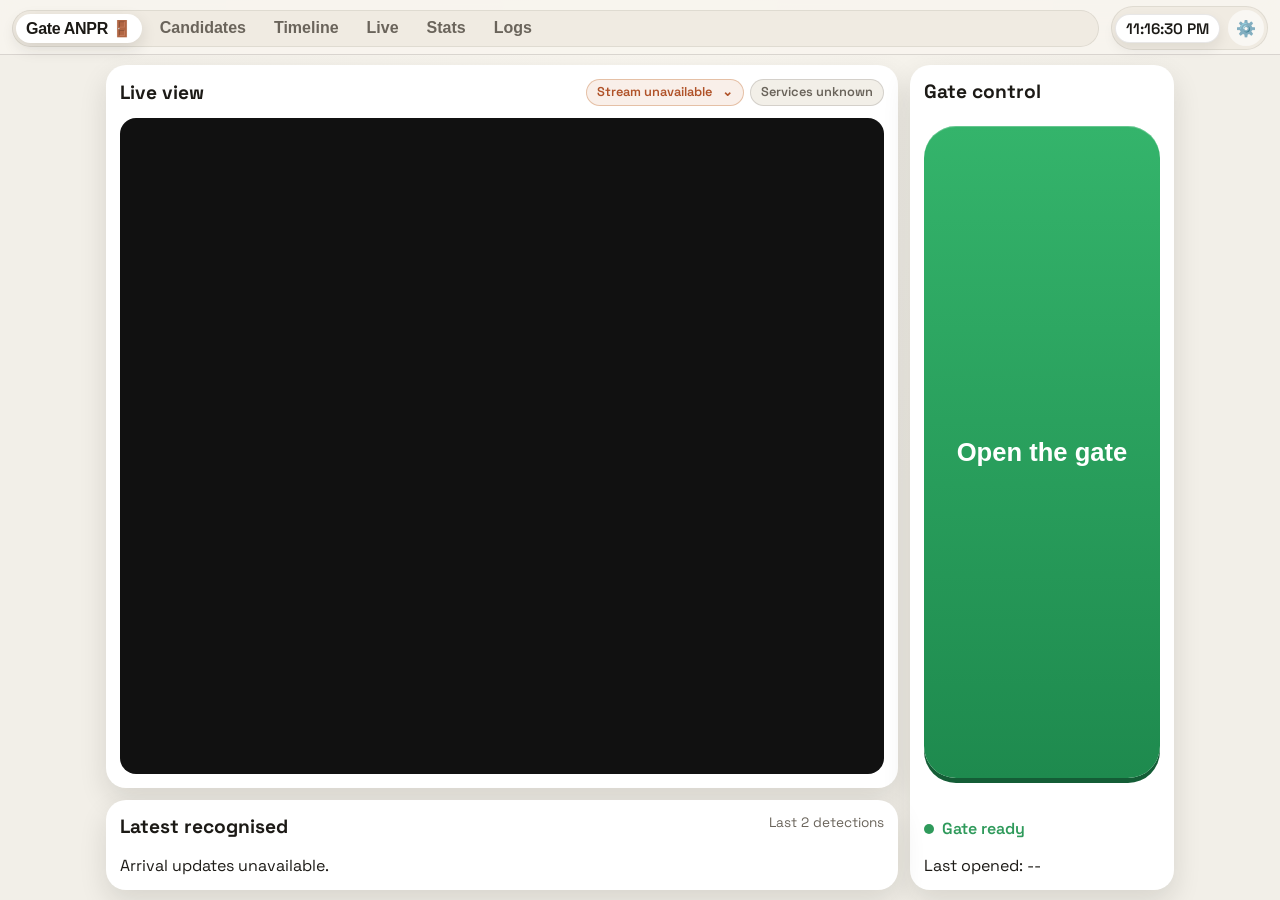
==== commit 4322f977: "Keep wall screens scroll-free with larger gate controls" ====
--- a/files/web/static/index.html
+++ b/files/web/static/index.html
@@ -13,7 +13,7 @@
     <link rel="stylesheet" href="styles.css" />
     <link rel="stylesheet" href="stats.css" />
   </head>
-  <body class="main-page">
+  <body class="main-page home-active">
     <header class="topbar">
       <div class="topbar-left">
         <button class="brand tab brand-tab" data-tab="home" aria-label="Gate ANPR home">
--- a/files/web/static/styles.css
+++ b/files/web/static/styles.css
@@ -627,6 +627,7 @@
 }
 
 .home-decision {
+  position: relative;
   border-top: 1px solid var(--border);
   padding-top: 4px;
   min-width: 0;
@@ -667,7 +668,17 @@
 }
 
 .home-decision .decision-note {
-  padding: 6px 0;
+  position: absolute;
+  bottom: 100%;
+  left: 0;
+  right: 0;
+  margin-bottom: 8px;
+  padding: 12px;
+  border: 1px solid var(--border);
+  border-radius: 12px;
+  background: var(--panel);
+  box-shadow: 0 8px 24px var(--shadow);
+  z-index: 3;
 }
 
 .decision-title,
@@ -1929,10 +1940,33 @@
   box-shadow: 0 5px 0 #145d36, inset 0 1px 0 rgba(255, 255, 255, 0.25);
 }
 
-@media (min-width: 900px) and (max-height: 850px) {
-  body:not(.fullscreen-page) .tablet-grid {
-    height: calc(100vh - 88px);
-    min-height: 490px;
+/* Wall Home fills the available viewport. Keep overflow visible so a layout
+   regression cannot silently clip the camera, arrivals, or gate controls. */
+@media (min-width: 900px) {
+  body.main-page.home-active {
+    height: 100vh;
+    display: flex;
+    flex-direction: column;
+  }
+
+  body.main-page.home-active .topbar {
+    flex-shrink: 0;
+  }
+
+  body.main-page.home-active .page {
+    flex: 1 1 0;
+    min-height: 0;
+    width: 100%;
+    padding-bottom: 10px;
+  }
+
+  body.main-page.home-active #tab-home {
+    min-height: 0;
+  }
+
+  body.main-page.home-active .tablet-grid {
+    height: 100%;
+    min-height: 0;
     grid-template-rows: minmax(0, 1fr) auto;
   }
 
@@ -1948,6 +1982,13 @@
     aspect-ratio: auto;
   }
 
+  body:not(.fullscreen-page) .tablet-gate .gate-button {
+    width: 100%;
+    max-height: none;
+    margin-top: 6px;
+    margin-bottom: 6px;
+  }
+
   body:not(.fullscreen-page) .tablet-timeline,
   body:not(.fullscreen-page) .tablet-timeline-list {
     gap: 8px;
@@ -1967,9 +2008,26 @@
 }
 
 @media (min-width: 721px) {
+  body.fullscreen-page.home-active {
+    height: 100vh;
+    display: flex;
+    flex-direction: column;
+  }
+
+  body.fullscreen-page.home-active .page {
+    flex: 1 1 0;
+    min-height: 0;
+    max-width: none;
+    width: 100%;
+  }
+
+  body.fullscreen-page.home-active #tab-home {
+    min-height: 0;
+  }
+
   body.fullscreen-page .tablet-grid {
-    height: calc(100vh - 14px);
-    min-height: 440px;
+    height: 100%;
+    min-height: 0;
     grid-template-rows: minmax(0, 1fr) auto;
   }
 
@@ -1991,6 +2049,7 @@
   }
 
   body.fullscreen-page .tablet-gate .gate-button {
+    width: 100%;
     max-height: none;
   }
 }
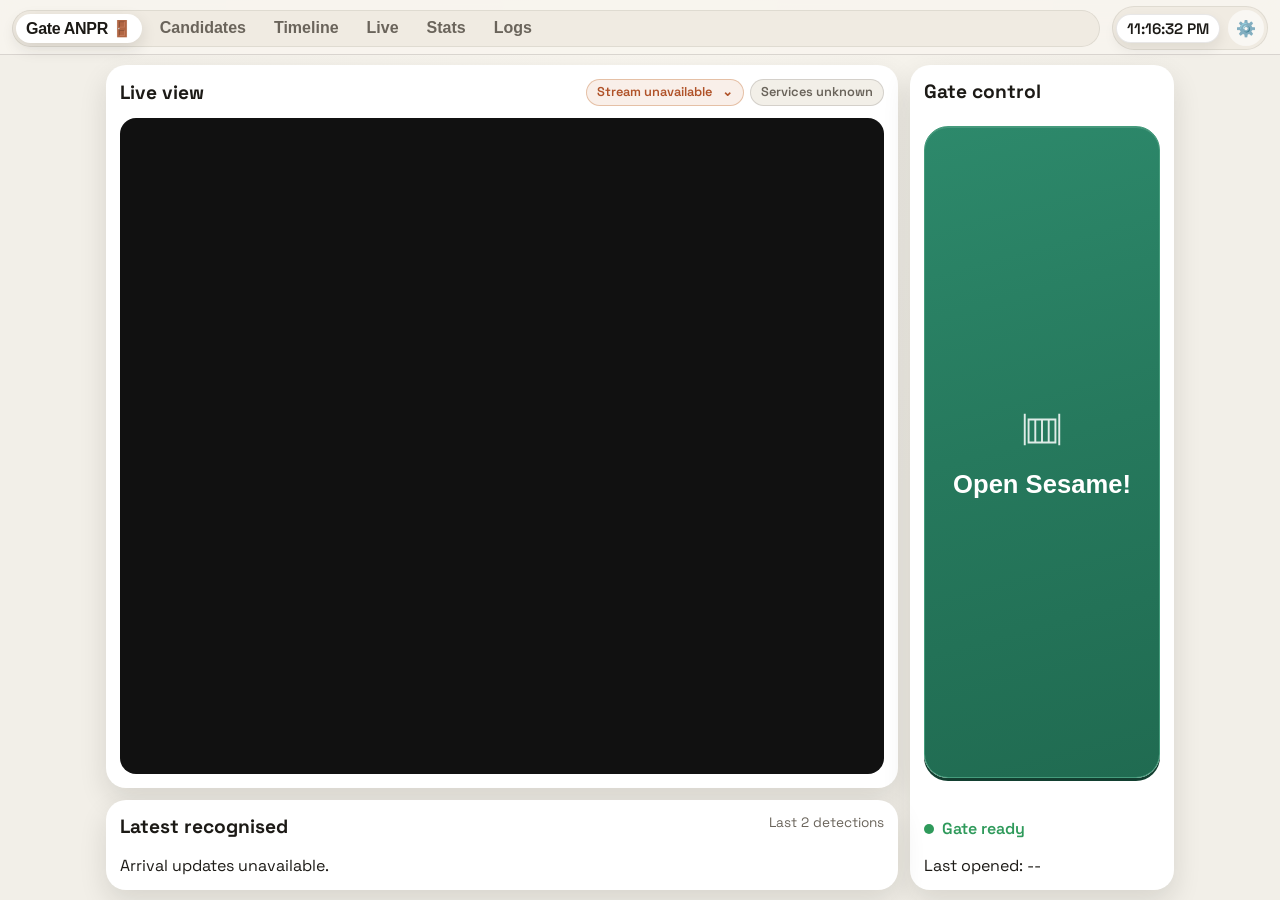
==== commit 1f78bfc2: "Label the gate action Open Sesame!" ====
--- a/files/web/static/index.html
+++ b/files/web/static/index.html
@@ -69,7 +69,7 @@
             <div class="card-head">
               <h2>Gate control</h2>
             </div>
-            <button id="open-gate-tablet" class="gate-button">Open the gate</button>
+            <button id="open-gate-tablet" class="gate-button">Open Sesame!</button>
             <div id="tablet-gate-status" class="gate-status gate-status--ready">
               Gate ready
             </div>
--- a/files/web/static/styles.css
+++ b/files/web/static/styles.css
@@ -635,9 +635,7 @@
 
 .home-decision summary {
   position: relative;
-  display: flex;
-  align-items: center;
-  flex-wrap: wrap;
+  display: block;
   min-height: 36px;
   padding-right: 16px;
   cursor: pointer;
@@ -646,7 +644,16 @@
   list-style: none;
 }
 
-.home-decision summary > * {
+.home-decision .decision-summary {
+  /* Old Safari treats summary as a special block, ignoring display:flex.
+     An ordinary child preserves one compact row and the native disclosure. */
+  display: flex;
+  align-items: center;
+  flex-wrap: wrap;
+  min-height: inherit;
+}
+
+.home-decision .decision-summary > * {
   margin-right: 8px;
 }
 
@@ -854,13 +861,10 @@
 .tablet-gate .gate-button {
   width: 90%;
   font-size: 1.6rem;
-  border-radius: 32px;
-  background: linear-gradient(180deg, #34b46b 0%, #1e8a4e 100%);
-  box-shadow:
-    0 20px 35px rgba(18, 108, 59, 0.35),
-    0 8px 0 rgba(13, 78, 42, 0.75),
-    inset 0 2px 0 rgba(255, 255, 255, 0.35),
-    inset 0 -8px 16px rgba(0, 0, 0, 0.25);
+  border-radius: 24px;
+  border: 1px solid #459c7c;
+  background: linear-gradient(165deg, #2d896b 0%, #26795d 48%, #206b51 100%);
+  box-shadow: 0 3px 0 #123f30, inset 0 1px 0 rgba(255, 255, 255, 0.13);
   align-self: center;
   justify-self: center;
   flex: 1 1 auto;
@@ -870,6 +874,17 @@
   margin-bottom: 12px;
 }
 
+/* Decorative so status/cooldown text can change without replacing the icon. */
+.tablet-gate .gate-button::before {
+  content: "";
+  display: block;
+  width: 46px;
+  height: 46px;
+  margin: 0 auto 18px;
+  opacity: 0.85;
+  background: center / contain no-repeat url("data:image/svg+xml,%3Csvg xmlns='http://www.w3.org/2000/svg' viewBox='0 0 48 48' fill='none' stroke='white' stroke-width='2'%3E%3Cpath d='M6 8v33M42 8v33M10 14h28v24H10zM17 14v24M24 14v24M31 14v24'/%3E%3C/svg%3E");
+}
+
 .tablet-gate .gate-status {
   margin-top: 18px;
 }
@@ -878,13 +893,15 @@
   margin-top: auto;
 }
 
-.tablet-gate .gate-button:active {
-  transform: translateY(4px);
-  box-shadow:
-    0 12px 24px rgba(18, 108, 59, 0.28),
-    0 4px 0 rgba(13, 78, 42, 0.75),
-    inset 0 2px 0 rgba(255, 255, 255, 0.35),
-    inset 0 -6px 12px rgba(0, 0, 0, 0.22);
+.tablet-gate .gate-button:active:not(:disabled) {
+  transform: translateY(2px);
+  box-shadow: 0 1px 0 #123f30, inset 0 1px 6px rgba(0, 0, 0, 0.12);
+}
+
+.tablet-gate .gate-button--opening {
+  background: #d28a1e;
+  border-color: #d8a34a;
+  box-shadow: 0 3px 0 #8d5b12, inset 0 1px 0 rgba(255, 255, 255, 0.13);
 }
 
 .gate-status {
@@ -1936,15 +1953,12 @@
   white-space: nowrap;
 }
 
-.tablet-gate .gate-button {
-  box-shadow: 0 5px 0 #145d36, inset 0 1px 0 rgba(255, 255, 255, 0.25);
-}
-
 /* Wall Home fills the available viewport. Keep overflow visible so a layout
    regression cannot silently clip the camera, arrivals, or gate controls. */
 @media (min-width: 900px) {
   body.main-page.home-active {
     height: 100vh;
+    height: var(--home-viewport-height, 100vh);
     display: flex;
     flex-direction: column;
   }
@@ -2010,6 +2024,7 @@
 @media (min-width: 721px) {
   body.fullscreen-page.home-active {
     height: 100vh;
+    height: var(--home-viewport-height, 100vh);
     display: flex;
     flex-direction: column;
   }
@@ -2235,6 +2250,14 @@
     font-size: 1.3rem;
   }
 
+  body.main-page .tablet-gate .gate-button::before {
+    display: inline-block;
+    width: 28px;
+    height: 28px;
+    margin: 0 12px 0 0;
+    vertical-align: middle;
+  }
+
   body.main-page .tablet-gate .gate-last {
     grid-column: 1 / -1;
     grid-row: 3;
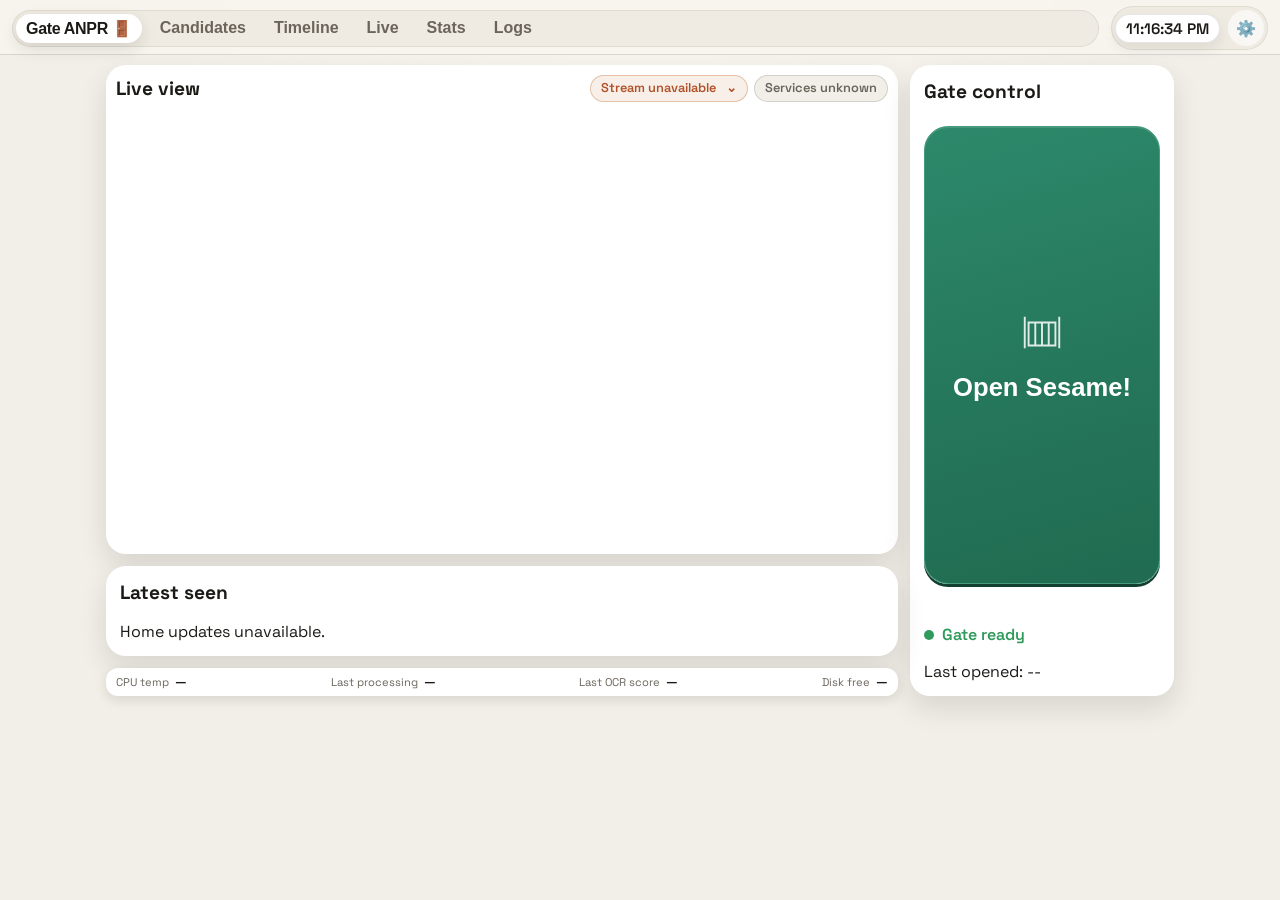
==== commit 83058eec: "Compact wall status and update Pi packages during provisioning Show two recent sightings without dup" ====
--- a/files/web/static/index.html
+++ b/files/web/static/index.html
@@ -78,14 +78,18 @@
 
           <div class="card tablet-timeline">
             <div class="card-head">
-              <h2>Latest recognised</h2>
-              <div class="legend">Last 2 detections</div>
+              <h2>Latest seen</h2>
             </div>
             <div id="tablet-timeline-list" class="tablet-timeline-list"></div>
-            <div id="home-unfamiliar" class="home-unfamiliar" hidden></div>
-            <details id="home-decision" class="home-decision" hidden></details>
             <div id="home-arrival-status" class="meta" hidden></div>
           </div>
+
+          <section class="home-metrics" aria-label="Pi and latest sighting metrics">
+            <div class="home-metric"><span class="home-metric-label">CPU temp</span><strong id="home-cpu-temp">—</strong></div>
+            <div class="home-metric"><span class="home-metric-label">Last processing</span><strong id="home-processing">—</strong></div>
+            <div class="home-metric"><span class="home-metric-label">Last OCR score</span><strong id="home-confidence">—</strong></div>
+            <div class="home-metric"><span class="home-metric-label">Disk free</span><strong id="home-disk-free">—</strong></div>
+          </section>
         </div>
       </section>
 
--- a/files/web/static/styles.css
+++ b/files/web/static/styles.css
@@ -149,7 +149,7 @@
 }
 
 body.fullscreen-page .tablet-timeline-row {
-  grid-template-columns: 52px 1fr auto;
+  grid-template-columns: 52px minmax(0, 1fr);
   gap: 6px;
 }
 
@@ -158,11 +158,6 @@
   width: 52px;
   height: 39px;
   border-radius: 8px;
-}
-
-body.fullscreen-page .tablet-time {
-  font-size: 0.78rem;
-  gap: 2px;
 }
 
 body.fullscreen-page .tablet-timeline-row.clickable {
@@ -545,6 +540,40 @@
   gap: 12px;
 }
 
+.home-metrics {
+  display: grid;
+  grid-template-columns: repeat(4, max-content);
+  justify-content: space-between;
+  gap: 8px;
+  width: 82%;
+  justify-self: center;
+  padding: 6px 10px;
+  border-radius: 12px;
+  background: var(--panel);
+  box-shadow: 0 4px 12px var(--shadow);
+}
+
+.home-metric {
+  display: flex;
+  align-items: baseline;
+  justify-content: flex-start;
+  min-width: 0;
+  line-height: 1.25;
+  white-space: nowrap;
+}
+
+.home-metric-label {
+  margin-right: 6px;
+  font-size: 0.7rem;
+  color: var(--muted);
+}
+
+.home-metric strong {
+  font-size: 0.82rem;
+  font-weight: 600;
+  font-variant-numeric: tabular-nums;
+}
+
 .tablet-stream {
   width: 70%;
   justify-self: center;
@@ -556,7 +585,7 @@
 }
 
 .tablet-stream-frame {
-  background: #111;
+  background: var(--panel);
   border-radius: 16px;
   overflow: hidden;
   aspect-ratio: 16 / 9;
@@ -570,6 +599,7 @@
   width: 100%;
   height: 100%;
   object-fit: contain;
+  object-position: center top;
 }
 
 .stream-head-right {
@@ -626,83 +656,8 @@
   overflow-wrap: break-word;
 }
 
-.home-decision {
-  position: relative;
-  border-top: 1px solid var(--border);
-  padding-top: 4px;
-  min-width: 0;
-}
-
-.home-decision summary {
-  position: relative;
-  display: block;
-  min-height: 36px;
-  padding-right: 16px;
-  cursor: pointer;
-  font-size: 0.78rem;
-  color: var(--muted);
-  list-style: none;
-}
-
-.home-decision .decision-summary {
-  /* Old Safari treats summary as a special block, ignoring display:flex.
-     An ordinary child preserves one compact row and the native disclosure. */
-  display: flex;
-  align-items: center;
-  flex-wrap: wrap;
-  min-height: inherit;
-}
-
-.home-decision .decision-summary > * {
-  margin-right: 8px;
-}
-
-.home-decision summary::after {
-  content: "+";
-  position: absolute;
-  right: 0;
-  top: 7px;
-  font-size: 1.1rem;
-}
-
-.home-decision[open] summary::after {
-  content: "−";
-}
-
-.home-decision summary::-webkit-details-marker,
 .home-health-details summary::-webkit-details-marker {
   display: none;
-}
-
-.home-decision .decision-note {
-  position: absolute;
-  bottom: 100%;
-  left: 0;
-  right: 0;
-  margin-bottom: 8px;
-  padding: 12px;
-  border: 1px solid var(--border);
-  border-radius: 12px;
-  background: var(--panel);
-  box-shadow: 0 8px 24px var(--shadow);
-  z-index: 3;
-}
-
-.decision-title,
-.unfamiliar-title {
-  font-size: 0.78rem;
-  font-weight: 600;
-  color: var(--muted);
-}
-
-.home-decision .plate {
-  color: var(--ink);
-  font-weight: 600;
-  overflow-wrap: break-word;
-}
-
-.home-decision .live-badge {
-  font-size: 0.7rem;
 }
 
 .home-health {
@@ -716,18 +671,21 @@
   margin: 3px;
 }
 
-.home-health .live-badge,
-.home-decision .live-badge {
+.home-health .live-badge {
   text-transform: none;
   letter-spacing: 0;
   white-space: nowrap;
   line-height: 1.3;
 }
 
-body.theme-dark .home-health .status-ok {
-  color: #75d49c;
-}
-
+.view-fps-value {
+  display: inline-block;
+  width: 4ch;
+  text-align: right;
+  font-variant-numeric: tabular-nums;
+}
+
+.home-health .live-badge.status-ok,
 .live-badge.status-neutral {
   color: var(--muted);
   border-color: var(--border);
@@ -767,45 +725,12 @@
   z-index: 3;
 }
 
-.home-health-details summary:focus-visible,
-.home-decision summary:focus-visible {
+.home-health-details summary:focus-visible {
   outline: 2px solid var(--accent-strong);
   outline-offset: 4px;
 }
 
 .live-badge[hidden] {
-  display: none;
-}
-
-.tablet-mobile-age {
-  display: none;
-}
-
-.home-unfamiliar {
-  border-top: 1px solid var(--border);
-  padding-top: 8px;
-  display: flex;
-  align-items: center;
-}
-
-.home-unfamiliar .plate {
-  font-size: 0.9rem;
-}
-
-.home-unfamiliar .meta {
-  font-size: 0.78rem;
-}
-
-.home-unfamiliar img {
-  width: 72px;
-  height: 54px;
-  object-fit: cover;
-  border-radius: 8px;
-  margin-right: 12px;
-}
-
-.home-unfamiliar[hidden],
-.home-decision[hidden] {
   display: none;
 }
 
@@ -818,15 +743,8 @@
   color: #f3bc7b;
 }
 
-body.fullscreen-page .home-system-status,
-body.fullscreen-page .home-decision .decision-note {
+body.fullscreen-page .home-system-status {
   font-size: 0.72rem;
-}
-
-body.fullscreen-page .home-unfamiliar img {
-  width: 52px;
-  height: 39px;
-  margin-right: 6px;
 }
 
 @media (max-width: 720px) {
@@ -837,10 +755,6 @@
 
   body .tablet-timeline-row {
     grid-template-columns: 72px minmax(0, 1fr);
-  }
-
-  body .tablet-time {
-    display: none;
   }
 }
 
@@ -953,7 +867,7 @@
 
 .tablet-timeline-row {
   display: grid;
-  grid-template-columns: 72px 1fr auto;
+  grid-template-columns: 72px minmax(0, 1fr);
   gap: 12px;
   align-items: center;
 }
@@ -970,22 +884,32 @@
   font-weight: 700;
 }
 
-.tablet-time {
-  display: grid;
-  gap: 6px;
-  justify-items: end;
+.tablet-info .meta {
+  display: flex;
+  align-items: center;
+}
+
+.tablet-info .arrival-kind {
+  color: #b05228;
   font-weight: 600;
-  color: var(--muted);
-  font-size: 0.9rem;
-}
-
-.tablet-time .dot {
-  width: 9px;
-  height: 9px;
+  margin-right: 6px;
+}
+
+body.theme-dark .tablet-info .arrival-kind {
+  color: #f3bc7b;
+}
+
+.tablet-info .meta .dot {
+  margin-right: 6px;
+  flex-shrink: 0;
 }
 
 .dot-fresh {
   background: #2f9a5b;
+}
+
+.tablet-timeline-row.unmatched .dot {
+  background: #c27816;
 }
 
 .dot-stale {
@@ -1760,7 +1684,7 @@
   aspect-ratio: 16 / 9;
   border-radius: 16px;
   overflow: hidden;
-  background: #1b1b1b;
+  background: var(--panel);
   border: 1px solid var(--border);
   position: relative;
 }
@@ -1981,19 +1905,37 @@
   body.main-page.home-active .tablet-grid {
     height: 100%;
     min-height: 0;
-    grid-template-rows: minmax(0, 1fr) auto;
+    grid-template-rows: auto auto auto minmax(0, 1fr);
   }
 
   body:not(.fullscreen-page) .tablet-stream {
     min-height: 0;
-    grid-template-rows: auto minmax(0, 1fr);
+    grid-template-rows: auto auto;
+    width: var(--home-stream-card-width, 100%);
+    padding: 10px;
+    gap: 8px;
   }
 
   body:not(.fullscreen-page) .tablet-stream-frame {
-    height: 100%;
+    width: var(--home-stream-width, 100%);
+    height: var(--home-stream-height, auto);
     min-height: 0;
     padding-top: 0;
     aspect-ratio: auto;
+  }
+
+  body:not(.fullscreen-page) .tablet-gate {
+    grid-row: 1 / 4;
+  }
+
+  body:not(.fullscreen-page) .tablet-timeline {
+    grid-row: 2;
+  }
+
+  body:not(.fullscreen-page) .home-metrics {
+    width: 100%;
+    grid-column: 1;
+    grid-row: 3;
   }
 
   body:not(.fullscreen-page) .tablet-gate .gate-button {
@@ -2009,15 +1951,23 @@
   }
 
   body:not(.fullscreen-page) .tablet-timeline-row {
-    grid-template-columns: 52px minmax(0, 1fr) auto;
+    grid-template-columns: 52px minmax(0, 1fr);
     gap: 8px;
   }
 
   body:not(.fullscreen-page) .tablet-thumb img,
-  body:not(.fullscreen-page) .tablet-thumb-placeholder,
-  body:not(.fullscreen-page) .home-unfamiliar img {
+  body:not(.fullscreen-page) .tablet-thumb-placeholder {
     width: 52px;
     height: 39px;
+  }
+}
+
+/* Two compact records use landscape width to give the camera more height.
+   Phones keep the same reading order in one column. */
+@media (min-width: 900px) {
+  body:not(.fullscreen-page) .tablet-timeline-list {
+    grid-template-columns: repeat(2, minmax(0, 1fr));
+    column-gap: 16px;
   }
 }
 
@@ -2043,24 +1993,45 @@
   body.fullscreen-page .tablet-grid {
     height: 100%;
     min-height: 0;
-    grid-template-rows: minmax(0, 1fr) auto;
+    grid-template-rows: auto auto auto minmax(0, 1fr);
   }
 
   body.fullscreen-page .tablet-stream {
     min-height: 0;
-    grid-template-rows: auto minmax(0, 1fr);
+    grid-template-rows: auto auto;
+    width: var(--home-stream-card-width, 100%);
   }
 
   body.fullscreen-page .tablet-stream-frame {
-    height: 100%;
+    width: var(--home-stream-width, 100%);
+    height: var(--home-stream-height, auto);
     min-height: 0;
     padding-top: 0;
     aspect-ratio: auto;
   }
 
+  body.fullscreen-page .tablet-timeline-list {
+    grid-template-columns: repeat(2, minmax(0, 1fr));
+    column-gap: 12px;
+  }
+
   body.fullscreen-page .home-health .live-badge {
     padding: 3px 6px;
     font-size: 0.66rem;
+  }
+
+  body.fullscreen-page .tablet-gate {
+    grid-row: 1 / 4;
+  }
+
+  body.fullscreen-page .tablet-timeline {
+    grid-row: 2;
+  }
+
+  body.fullscreen-page .home-metrics {
+    width: 100%;
+    grid-column: 1;
+    grid-row: 3;
   }
 
   body.fullscreen-page .tablet-gate .gate-button {
@@ -2081,23 +2052,13 @@
   }
 
   body.fullscreen-page .tablet-timeline-row {
-    grid-template-columns: 44px minmax(0, 1fr) auto;
+    grid-template-columns: 44px minmax(0, 1fr);
   }
 
   body.fullscreen-page .tablet-thumb img,
-  body.fullscreen-page .tablet-thumb-placeholder,
-  body.fullscreen-page .home-unfamiliar img {
+  body.fullscreen-page .tablet-thumb-placeholder {
     width: 44px;
     height: 33px;
-  }
-
-  body.fullscreen-page .tablet-timeline .legend {
-    display: none;
-  }
-
-  body.fullscreen-page .home-decision summary {
-    min-height: 32px;
-    font-size: 0.7rem;
   }
 }
 
@@ -2183,6 +2144,18 @@
     gap: 10px;
   }
 
+  body.main-page .home-metrics {
+    grid-column: 1;
+    width: 100%;
+    grid-template-columns: repeat(2, minmax(0, 1fr));
+    gap: 10px 14px;
+    padding: 10px 12px;
+  }
+
+  body.main-page .home-metric-label {
+    white-space: normal;
+  }
+
   body.main-page .tablet-grid > .card {
     width: 100%;
     grid-column: 1;
@@ -2265,18 +2238,13 @@
     font-size: 0.78rem;
   }
 
-  body.main-page .tablet-timeline .legend {
-    font-size: 0.72rem;
-  }
-
   body.main-page .tablet-timeline-row {
     grid-template-columns: 52px minmax(0, 1fr);
     gap: 10px;
   }
 
   body.main-page .tablet-thumb img,
-  body.main-page .tablet-thumb-placeholder,
-  body.main-page .home-unfamiliar img {
+  body.main-page .tablet-thumb-placeholder {
     width: 52px;
     height: 39px;
     border-radius: 8px;
@@ -2289,13 +2257,4 @@
   body.main-page .tablet-info .meta {
     font-size: 0.76rem;
   }
-
-  .tablet-mobile-age {
-    display: inline;
-  }
-
-  body.main-page .home-decision summary {
-    min-height: 44px;
-    row-gap: 5px;
-  }
-}
+}
